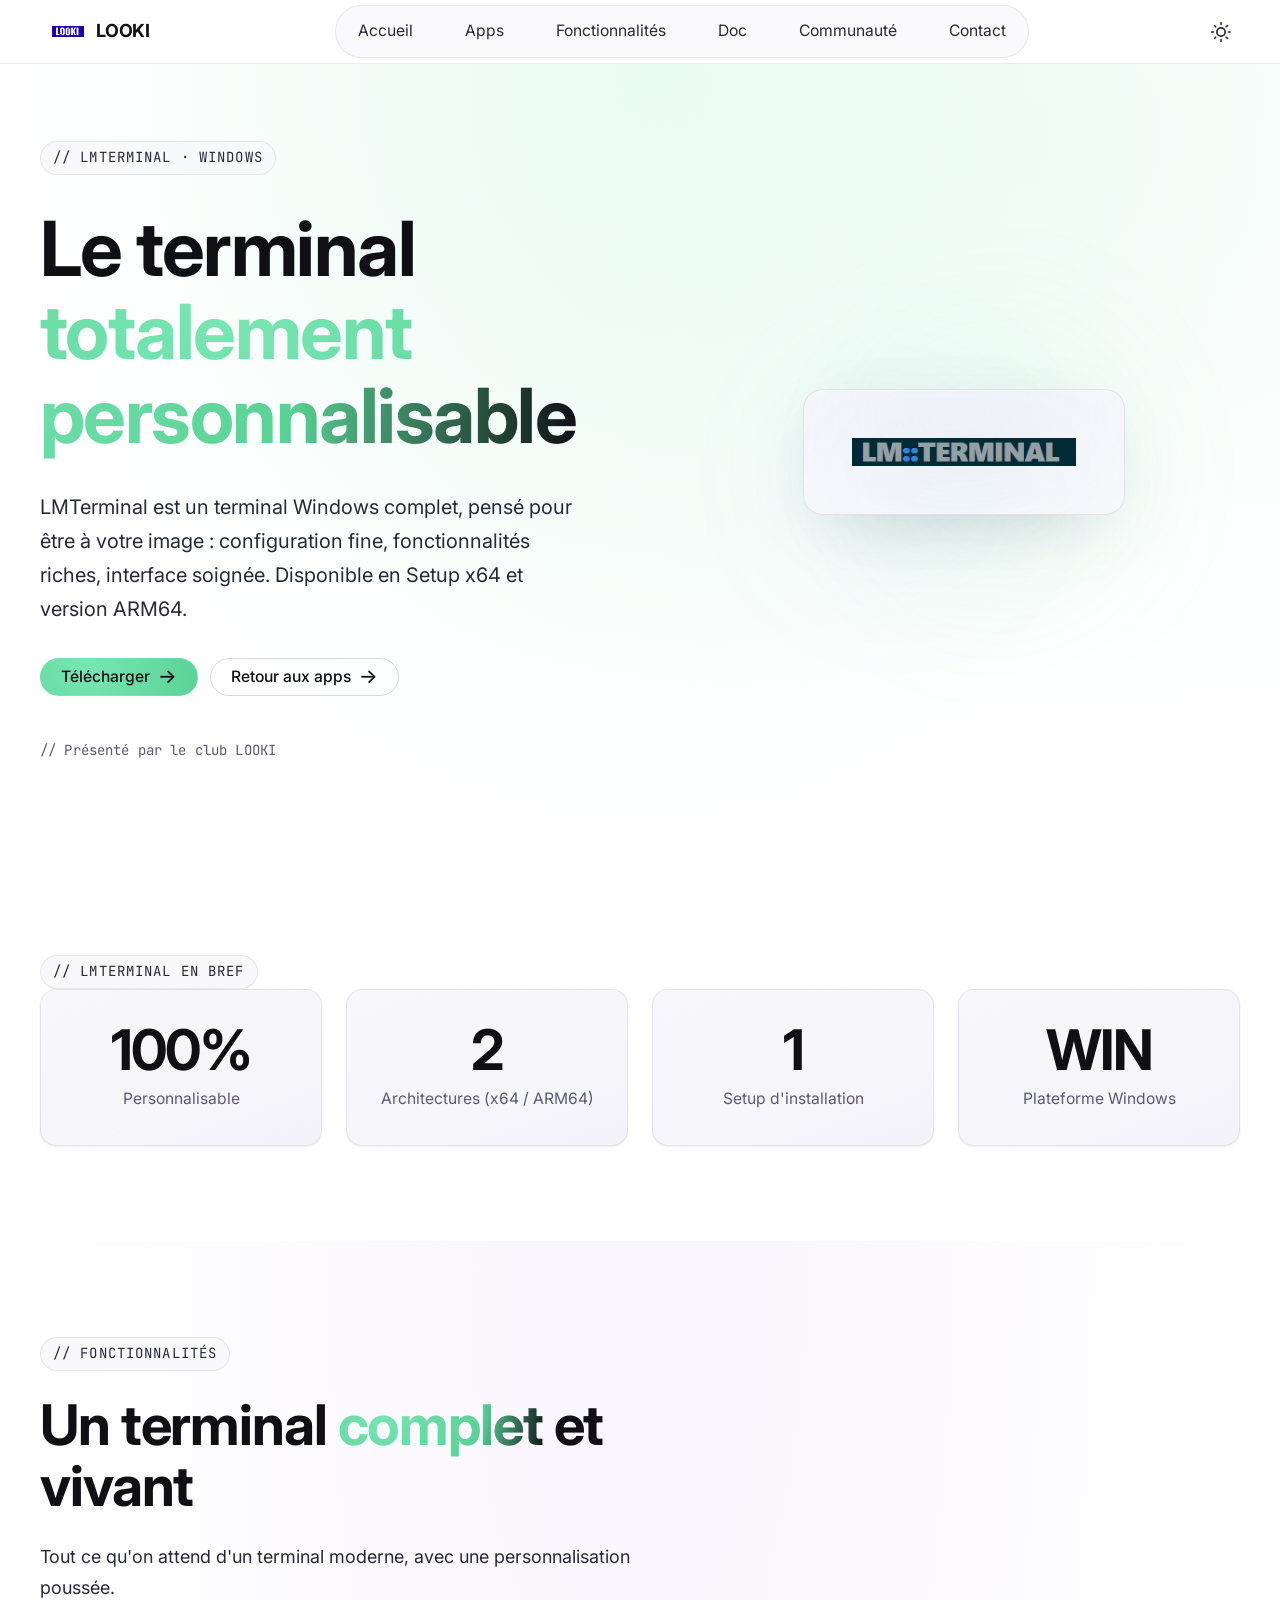
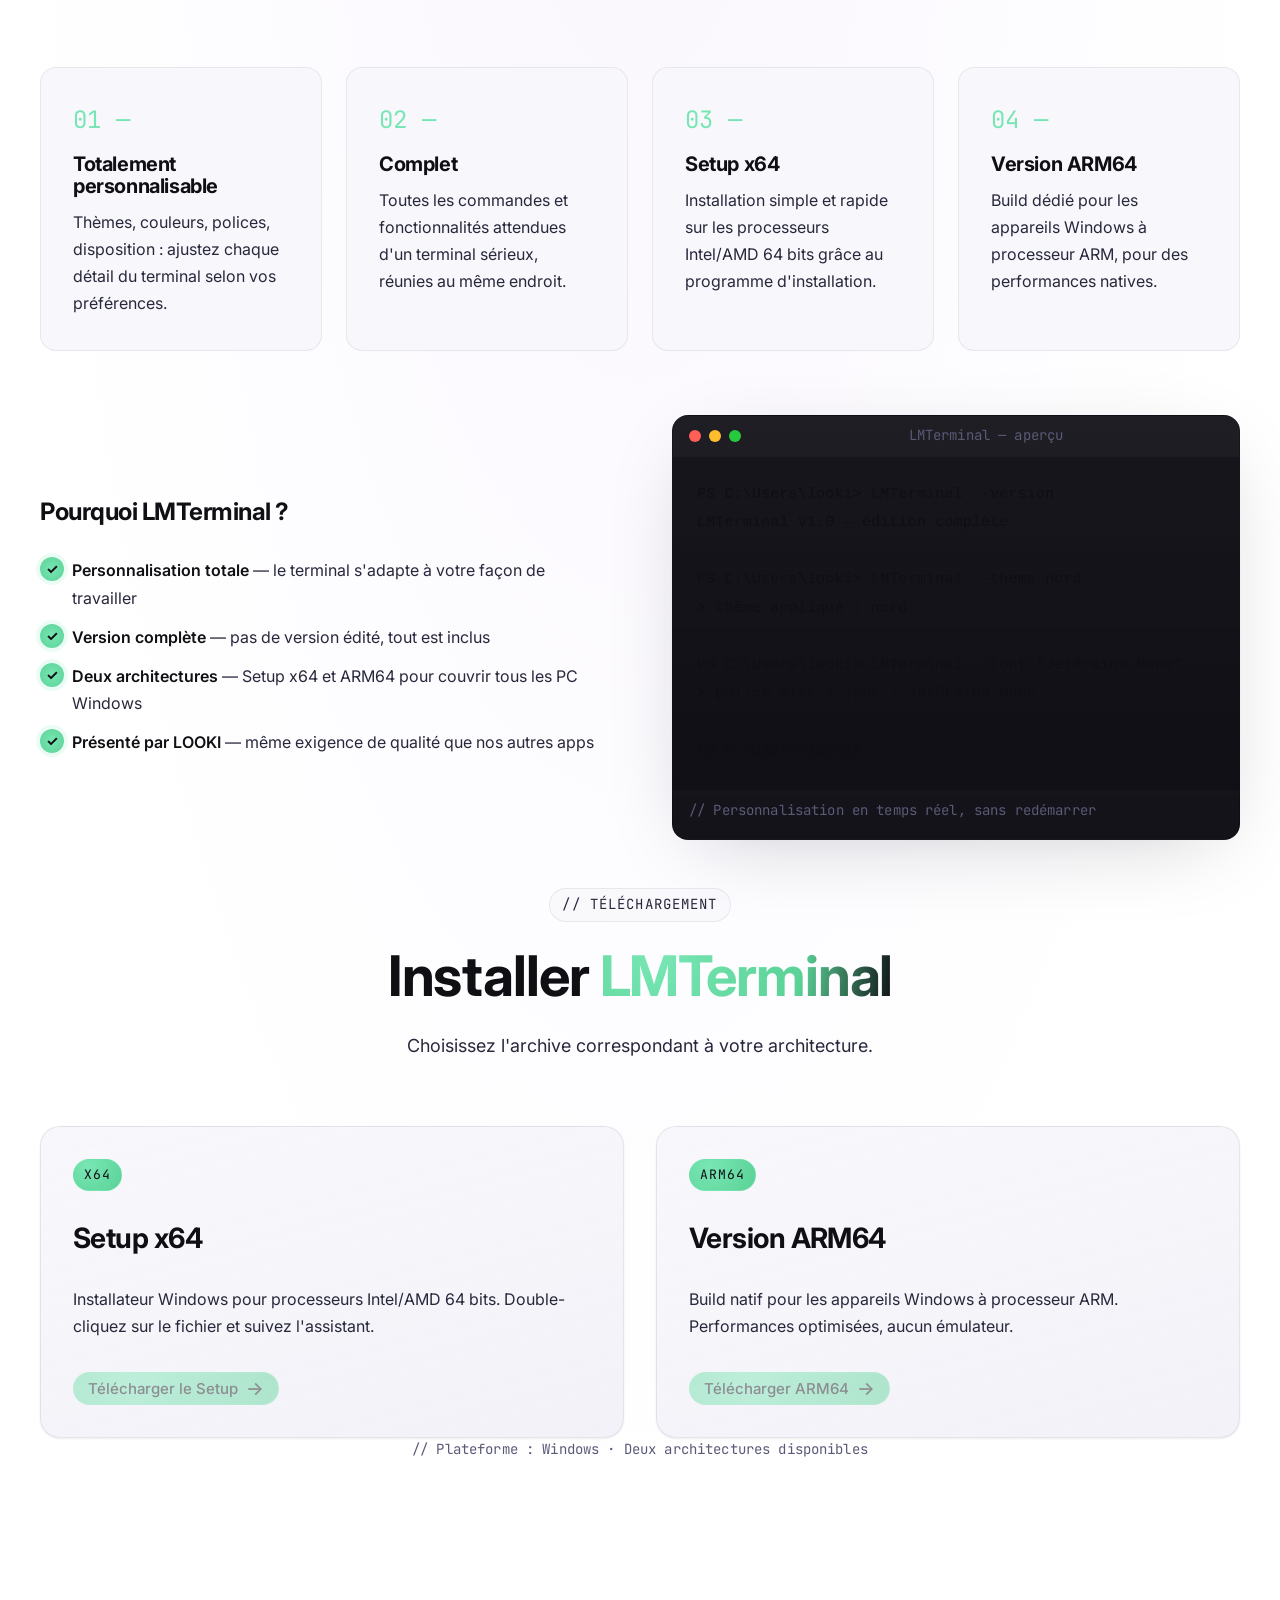
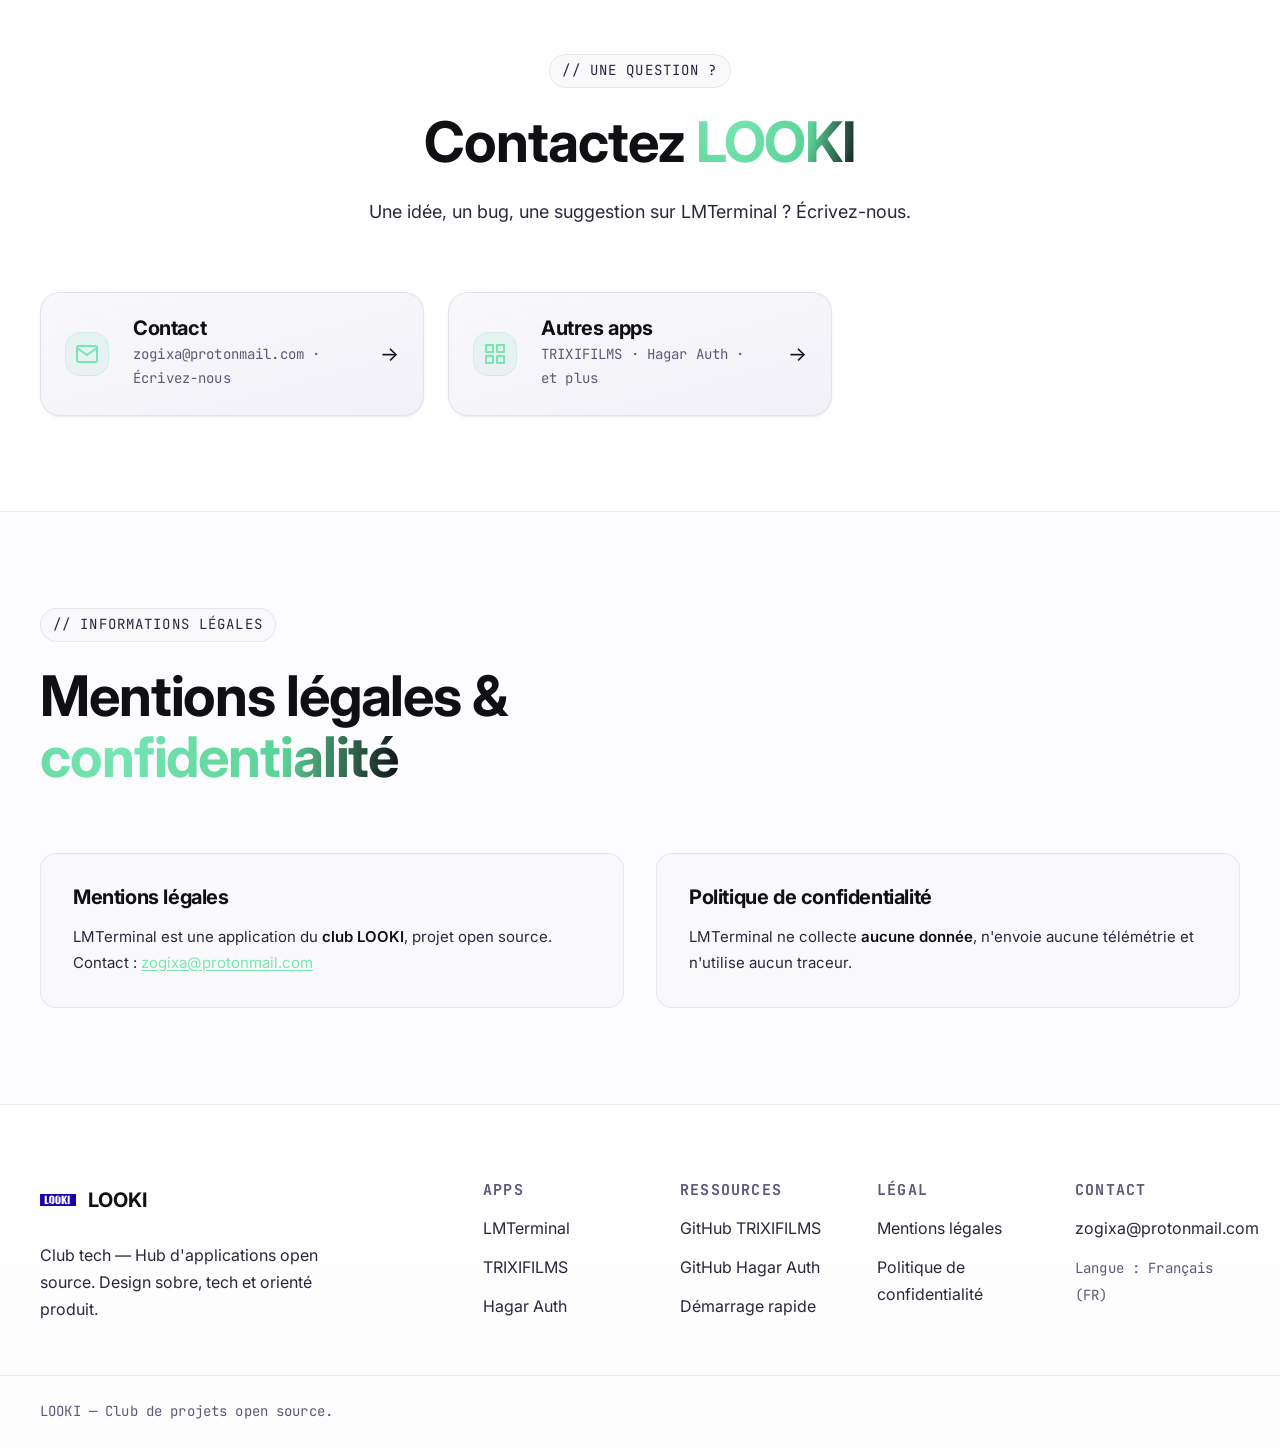
==== LMTerminal.html @ f42b434f "Ajout de LMTerminal : page dédiée + carte apps" ====
<!--
  Fichier : LMTerminal.html
  Projet  : Site vitrine du club LOOKI
  Objectif: Page dédiée à l'application LMTerminal (terminal personnalisable)
  Langue  : Français
  Notes   : Reprend le design system du site (style.css + script.js)
-->
<!DOCTYPE html>
<html lang="fr" data-theme="dark">
<head>
  <!-- Métadonnées de base -->
  <meta charset="UTF-8">
  <meta name="viewport" content="width=device-width, initial-scale=1.0">

  <!-- Titre et description SEO (FR) -->
  <title>LMTerminal — Terminal personnalisable | LOOKI</title>
  <meta name="description" content="LMTerminal : terminal Windows totalement personnalisable et complet, par le club LOOKI. Disponible en Setup x64 et version ARM64.">
  <meta name="author" content="LOOKI">
  <meta name="robots" content="index, follow">

  <!-- Thème couleur -->
  <meta name="theme-color" content="#0b0b0f" media="(prefers-color-scheme: dark)">
  <meta name="theme-color" content="#ffffff" media="(prefers-color-scheme: light)">

  <!-- Open Graph (partage réseaux sociaux) -->
  <meta property="og:type" content="website">
  <meta property="og:locale" content="fr_FR">
  <meta property="og:title" content="LMTerminal — Terminal personnalisable | LOOKI">
  <meta property="og:description" content="Terminal Windows totalement personnalisable et complet. Setup x64 et ARM64.">
  <meta property="og:site_name" content="LOOKI">
  <meta property="og:image" content="assets/LMTerminal.png">

  <!-- Favicons -->
  <link rel="icon" type="image/png" href="assets/favicon.png">
  <link rel="apple-touch-icon" href="assets/logo.png">

  <!-- Polices Google Fonts -->
  <link rel="preconnect" href="https://fonts.googleapis.com">
  <link rel="preconnect" href="https://fonts.gstatic.com" crossorigin>
  <link href="https://fonts.googleapis.com/css2?family=Inter:wght@400;500;600;700&display=swap" rel="stylesheet">
  <link href="https://fonts.googleapis.com/css2?family=JetBrains+Mono:wght@400;500;600&display=swap" rel="stylesheet">

  <!-- Feuille de styles -->
  <link rel="stylesheet" href="style.css">
</head>
<body>
  <!-- ========================= NAVBAR STICKY ========================= -->
  <header class="navbar" id="navbar" role="banner">
    <div class="container navbar__inner">
      <a href="index.html" class="navbar__brand" aria-label="Retour à l'accueil LOOKI">
        <img src="assets/logo.png" alt="Logo du club LOOKI" class="navbar__logo">
        <span class="navbar__name">LOOKI</span>
      </a>

      <nav class="navbar__nav" role="navigation" aria-label="Navigation principale">
        <ul class="navbar__links">
          <li><a href="index.html" class="navbar__link">Accueil</a></li>
          <li><a href="index.html#apps" class="navbar__link">Apps</a></li>
          <li><a href="index.html#fonctionnalites" class="navbar__link">Fonctionnalités</a></li>
          <li><a href="index.html#doc" class="navbar__link">Doc</a></li>
          <li><a href="index.html#communaute" class="navbar__link">Communauté</a></li>
          <li><a href="index.html#contact" class="navbar__link">Contact</a></li>
        </ul>
      </nav>

      <div class="navbar__actions">
        <!-- Bascule thème clair/sombre -->
        <button class="btn btn--ghost btn--icon" id="themeToggle" type="button" aria-label="Basculer entre le thème sombre et clair" title="Basculer le thème">
          <svg class="icon icon--sun" xmlns="http://www.w3.org/2000/svg" width="20" height="20" viewBox="0 0 24 24" fill="none" stroke="currentColor" stroke-width="2" stroke-linecap="round" stroke-linejoin="round" aria-hidden="true">
            <circle cx="12" cy="12" r="5"></circle>
            <line x1="12" y1="1" x2="12" y2="3"></line>
            <line x1="12" y1="21" x2="12" y2="23"></line>
            <line x1="4.22" y1="4.22" x2="5.64" y2="5.64"></line>
            <line x1="18.36" y1="18.36" x2="19.78" y2="19.78"></line>
            <line x1="1" y1="12" x2="3" y2="12"></line>
            <line x1="21" y1="12" x2="23" y2="12"></line>
            <line x1="4.22" y1="19.78" x2="5.64" y2="18.36"></line>
            <line x1="18.36" y1="5.64" x2="19.78" y2="4.22"></line>
          </svg>
          <svg class="icon icon--moon" xmlns="http://www.w3.org/2000/svg" width="20" height="20" viewBox="0 0 24 24" fill="none" stroke="currentColor" stroke-width="2" stroke-linecap="round" stroke-linejoin="round" aria-hidden="true">
            <path d="M21 12.79A9 9 0 1 1 11.21 3 7 7 0 0 0 21 12.79z"></path>
          </svg>
        </button>

        <!-- Menu mobile -->
        <button class="btn btn--ghost btn--icon navbar__toggle" id="navToggle" type="button" aria-label="Ouvrir le menu de navigation" aria-expanded="false" aria-controls="mobileNav">
          <span class="hamburger" aria-hidden="true">
            <span class="hamburger__line"></span>
            <span class="hamburger__line"></span>
            <span class="hamburger__line"></span>
          </span>
        </button>
      </div>
    </div>

    <!-- Menu mobile -->
    <div class="navbar__mobile" id="mobileNav" hidden>
      <div class="navbar__mobile-backdrop" data-close-nav></div>
      <div class="navbar__mobile-panel" role="dialog" aria-modal="true" aria-label="Menu de navigation mobile">
        <nav aria-label="Navigation mobile">
          <ul class="navbar__mobile-links">
            <li><a href="index.html" class="navbar__mobile-link" data-nav-mobile>Accueil</a></li>
            <li><a href="index.html#apps" class="navbar__mobile-link" data-nav-mobile>Apps</a></li>
            <li><a href="index.html#fonctionnalites" class="navbar__mobile-link" data-nav-mobile>Fonctionnalités</a></li>
            <li><a href="index.html#doc" class="navbar__mobile-link" data-nav-mobile>Doc</a></li>
            <li><a href="index.html#communaute" class="navbar__mobile-link" data-nav-mobile>Communauté</a></li>
            <li><a href="index.html#contact" class="navbar__mobile-link" data-nav-mobile>Contact</a></li>
          </ul>
        </nav>
        <div class="navbar__mobile-footer">
          <button class="btn btn--secondary btn--block" id="closeNavBtn" type="button">Fermer</button>
        </div>
      </div>
    </div>
  </header>

  <main role="main">
    <!-- HERO LMTerminal -->
    <section class="section hero" aria-labelledby="lmtTitle">
      <div class="container hero__inner">
        <div class="hero__content" data-reveal>
          <p class="eyebrow mono">// LMTerminal · Windows</p>
          <h1 id="lmtTitle" class="hero__title">
            Le terminal <span class="text-gradient">totalement personnalisable</span>
          </h1>
          <p class="hero__subtitle">
            LMTerminal est un terminal Windows complet, pensé pour être à votre image : configuration fine, fonctionnalités riches, interface soignée. Disponible en Setup x64 et version ARM64.
          </p>
          <div class="hero__actions">
            <!-- TODO : remplacer les href "#" par les liens de téléchargement réels -->
            <a href="#telechargement" class="btn btn--primary">Télécharger<span class="arrow">→</span></a>
            <a href="index.html#apps" class="btn btn--secondary">Retour aux apps<span class="arrow">→</span></a>
          </div>
          <div class="hero__trust">
            <span class="mono small muted">// Présenté par le club LOOKI</span>
          </div>
        </div>
        <div class="hero__visual" data-reveal="delay">
          <div class="orb orb--primary"></div>
          <div class="orb orb--secondary"></div>
          <figure class="hero__figure">
            <img src="assets/LMTerminal.png" alt="Logo LMTerminal" class="hero__logo" loading="eager">
          </figure>
        </div>
      </div>
      <div class="hero__bg"></div>
    </section>

    <!-- CHIFFRES CLÉS -->
    <section class="section stats" aria-labelledby="lmtStats">
      <div class="container">
        <h2 id="lmtStats" class="sr-only">Points clés LMTerminal</h2>
        <p class="eyebrow mono center">// LMTerminal en bref</p>
        <div class="stats__grid">
          <article class="stat-card" data-reveal>
            <p class="stat-card__value">100%</p>
            <p class="stat-card__label">Personnalisable</p>
          </article>
          <article class="stat-card" data-reveal="delay-1">
            <p class="stat-card__value">2</p>
            <p class="stat-card__label">Architectures (x64 / ARM64)</p>
          </article>
          <article class="stat-card" data-reveal="delay-2">
            <p class="stat-card__value">1</p>
            <p class="stat-card__label">Setup d'installation</p>
          </article>
          <article class="stat-card" data-reveal="delay-3">
            <p class="stat-card__value">WIN</p>
            <p class="stat-card__label">Plateforme Windows</p>
          </article>
        </div>
      </div>
    </section>

    <!-- FONCTIONNALITÉS -->
    <section class="section zoom zoom--lmt" aria-labelledby="lmtFeat">
      <div class="container">
        <header class="section__header" data-reveal>
          <p class="eyebrow mono">// Fonctionnalités</p>
          <h2 id="lmtFeat" class="section__title">Un terminal <span class="text-gradient">complet</span> et vivant</h2>
          <p class="section__subtitle">Tout ce qu'on attend d'un terminal moderne, avec une personnalisation poussée.</p>
        </header>

        <div class="features-num">
          <article class="feature-num" data-reveal>
            <span class="feature-num__index mono">01 —</span>
            <h3 class="feature-num__title">Totalement personnalisable</h3>
            <p class="feature-num__desc">Thèmes, couleurs, polices, disposition : ajustez chaque détail du terminal selon vos préférences.</p>
          </article>
          <article class="feature-num" data-reveal="delay-1">
            <span class="feature-num__index mono">02 —</span>
            <h3 class="feature-num__title">Complet</h3>
            <p class="feature-num__desc">Toutes les commandes et fonctionnalités attendues d'un terminal sérieux, réunies au même endroit.</p>
          </article>
          <article class="feature-num" data-reveal="delay-2">
            <span class="feature-num__index mono">03 —</span>
            <h3 class="feature-num__title">Setup x64</h3>
            <p class="feature-num__desc">Installation simple et rapide sur les processeurs Intel/AMD 64 bits grâce au programme d'installation.</p>
          </article>
          <article class="feature-num" data-reveal="delay-3">
            <span class="feature-num__index mono">04 —</span>
            <h3 class="feature-num__title">Version ARM64</h3>
            <p class="feature-num__desc">Build dédié pour les appareils Windows à processeur ARM, pour des performances natives.</p>
          </article>
        </div>

        <!-- Bloc terminal stylisé (aperçu) -->
        <div class="auth-grid">
          <div class="auth__benefits" data-reveal>
            <h3 class="auth__heading">Pourquoi LMTerminal ?</h3>
            <ul class="checklist">
              <li><strong>Personnalisation totale</strong> — le terminal s'adapte à votre façon de travailler</li>
              <li><strong>Version complète</strong> — pas de version édité, tout est inclus</li>
              <li><strong>Deux architectures</strong> — Setup x64 et ARM64 pour couvrir tous les PC Windows</li>
              <li><strong>Présenté par LOOKI</strong> — même exigence de qualité que nos autres apps</li>
            </ul>
          </div>
          <div class="auth__terminal" data-reveal="delay-1">
            <div class="terminal">
              <div class="terminal__bar">
                <span class="terminal__dot terminal__dot--red"></span>
                <span class="terminal__dot terminal__dot--yellow"></span>
                <span class="terminal__dot terminal__dot--green"></span>
                <span class="terminal__title mono small">LMTerminal — aperçu</span>
              </div>
              <pre class="terminal__content mono" tabindex="0" aria-label="Aperçu du terminal LMTerminal"><code>PS C:\Users\looki&gt; LMTerminal --version
LMTerminal v1.0 — édition complète

PS C:\Users\looki&gt; LMTerminal --theme nord
&gt; thème appliqué : nord

PS C:\Users\looki&gt; LMTerminal --font "JetBrains Mono"
&gt; police mise à jour : JetBrains Mono

PS C:\Users\looki&gt;</code></pre>
              <div class="terminal__footer mono small muted">// Personnalisation en temps réel, sans redémarrer</div>
            </div>
          </div>
        </div>

        <!-- TÉLÉCHARGEMENT -->
        <div id="telechargement" style="margin-top:clamp(2rem,6vw,3rem)">
          <header class="section__header center" data-reveal>
            <p class="eyebrow mono center">// Téléchargement</p>
            <h2 class="section__title" style="max-width:none">Installer <span class="text-gradient">LMTerminal</span></h2>
            <p class="section__subtitle">Choisissez l'archive correspondant à votre architecture.</p>
          </header>
          <div class="cards-grid" style="grid-template-columns:repeat(auto-fit,minmax(16rem,1fr))">
            <!-- TODO : remplacer les href "#" par les liens de téléchargement réels -->
            <article class="app-card" data-reveal>
              <div class="app-card__header">
                <span class="chip chip--active mono">x64</span>
              </div>
              <h3 class="app-card__title">Setup x64</h3>
              <p class="app-card__desc">Installateur Windows pour processeurs Intel/AMD 64 bits. Double-cliquez sur le fichier et suivez l'assistant.</p>
              <div class="app-card__actions">
                <a href="#" class="btn btn--primary btn--sm" aria-disabled="true">Télécharger le Setup<span class="arrow">→</span></a>
              </div>
            </article>
            <article class="app-card" data-reveal="delay-1">
              <div class="app-card__header">
                <span class="chip chip--active mono">ARM64</span>
              </div>
              <h3 class="app-card__title">Version ARM64</h3>
              <p class="app-card__desc">Build natif pour les appareils Windows à processeur ARM. Performances optimisées, aucun émulateur.</p>
              <div class="app-card__actions">
                <a href="#" class="btn btn--primary btn--sm" aria-disabled="true">Télécharger ARM64<span class="arrow">→</span></a>
              </div>
            </article>
          </div>
          <p class="center small muted mono" data-reveal>// Plateforme : Windows · Deux architectures disponibles</p>
        </div>
      </div>
    </section>

    <!-- CONTACT / COMMUNAUTÉ -->
    <section class="section community" aria-labelledby="lmtContact">
      <div class="container">
        <header class="section__header center" data-reveal>
          <p class="eyebrow mono">// Une question ?</p>
          <h2 id="lmtContact" class="section__title">Contactez <span class="text-gradient">LOOKI</span></h2>
          <p class="section__subtitle">Une idée, un bug, une suggestion sur LMTerminal ? Écrivez-nous.</p>
        </header>
        <div class="links-grid">
          <a href="mailto:zogixa@protonmail.com" class="link-card" data-reveal aria-label="Contacter LOOKI par email">
            <div class="link-card__icon">
              <svg xmlns="http://www.w3.org/2000/svg" width="24" height="24" viewBox="0 0 24 24" fill="none" stroke="currentColor" stroke-width="2" stroke-linecap="round" stroke-linejoin="round"><path d="M4 4h16c1.1 0 2 .9 2 2v12c0 1.1-.9 2-2 2H4c-1.1 0-2-.9-2-2V6c0-1.1.9-2 2-2z"></path><polyline points="22,6 12,13 2,6"></polyline></svg>
            </div>
            <div class="link-card__content">
              <h3 class="link-card__title">Contact</h3>
              <p class="link-card__desc mono small">zogixa@protonmail.com · Écrivez-nous</p>
            </div>
            <span class="arrow">→</span>
          </a>
          <a href="index.html#apps" class="link-card" data-reveal="delay-1" aria-label="Voir toutes les applications LOOKI">
            <div class="link-card__icon">
              <svg xmlns="http://www.w3.org/2000/svg" width="24" height="24" viewBox="0 0 24 24" fill="none" stroke="currentColor" stroke-width="2" stroke-linecap="round" stroke-linejoin="round"><rect x="3" y="3" width="7" height="7"></rect><rect x="14" y="3" width="7" height="7"></rect><rect x="14" y="14" width="7" height="7"></rect><rect x="3" y="14" width="7" height="7"></rect></svg>
            </div>
            <div class="link-card__content">
              <h3 class="link-card__title">Autres apps</h3>
              <p class="link-card__desc mono small">TRIXIFILMS · Hagar Auth · et plus</p>
            </div>
            <span class="arrow">→</span>
          </a>
        </div>
      </div>
    </section>

    <!-- MENTIONS LÉGALES -->
    <section id="mentions-legales" class="section legal" aria-labelledby="legalTitleLmt">
      <div class="container">
        <header class="section__header" data-reveal>
          <p class="eyebrow mono">// Informations légales</p>
          <h2 id="legalTitleLmt" class="section__title">Mentions légales & <span class="text-gradient">confidentialité</span></h2>
        </header>
        <div class="legal-grid">
          <article class="legal-card" data-reveal>
            <h3 class="legal-card__title">Mentions légales</h3>
            <p>LMTerminal est une application du <strong>club LOOKI</strong>, projet open source. Contact : <a href="mailto:zogixa@protonmail.com" class="legal-link">zogixa@protonmail.com</a></p>
          </article>
          <article class="legal-card" data-reveal="delay-1">
            <h3 class="legal-card__title">Politique de confidentialité</h3>
            <p>LMTerminal ne collecte <strong>aucune donnée</strong>, n'envoie aucune télémétrie et n'utilise aucun traceur.</p>
          </article>
        </div>
      </div>
    </section>
  </main>

  <!-- FOOTER -->
  <footer class="footer" role="contentinfo">
    <div class="container footer__inner">
      <div class="footer__brand" data-reveal>
        <a href="index.html" class="footer__logo-link" aria-label="LOOKI Accueil">
          <img src="assets/logo.png" alt="Logo LOOKI" class="footer__logo">
          <span class="footer__name">LOOKI</span>
        </a>
        <p class="footer__tagline">Club tech — Hub d'applications open source. Design sobre, tech et orienté produit.</p>
      </div>
      <div class="footer__cols">
        <div class="footer__col" data-reveal="delay-1">
          <h3 class="footer__heading mono">Apps</h3>
          <ul class="footer__list">
            <li><a href="LMTerminal.html">LMTerminal</a></li>
            <li><a href="https://trixifilmx.vercel.app/installation" target="_blank" rel="noopener noreferrer">TRIXIFILMS</a></li>
            <li><a href="https://hagar-auth.vercel.app" target="_blank" rel="noopener noreferrer">Hagar Auth</a></li>
          </ul>
        </div>
        <div class="footer__col" data-reveal="delay-2">
          <h3 class="footer__heading mono">Ressources</h3>
          <ul class="footer__list">
            <li><a href="https://github.com/vichbcode/TRIXIFILMS" target="_blank" rel="noopener noreferrer">GitHub TRIXIFILMS</a></li>
            <li><a href="https://github.com/vichbcode/hagar-auth-X" target="_blank" rel="noopener noreferrer">GitHub Hagar Auth</a></li>
            <li><a href="index.html#doc">Démarrage rapide</a></li>
          </ul>
        </div>
        <div class="footer__col" data-reveal="delay-3">
          <h3 class="footer__heading mono">Légal</h3>
          <ul class="footer__list">
            <li><a href="#mentions-legales">Mentions légales</a></li>
            <li><a href="#mentions-legales">Politique de confidentialité</a></li>
          </ul>
        </div>
        <div class="footer__col" data-reveal="delay-4">
          <h3 class="footer__heading mono">Contact</h3>
          <ul class="footer__list">
            <li><a href="mailto:zogixa@protonmail.com">zogixa@protonmail.com</a></li>
            <li><span class="muted mono small">Langue : Français (FR)</span></li>
          </ul>
        </div>
      </div>
    </div>
    <div class="footer__bottom">
      <div class="container footer__bottom-inner">
        <p class="mono small muted">LOOKI — Club de projets open source.</p>
      </div>
    </div>
  </footer>

  <button id="backToTop" class="back-to-top btn btn--icon btn--primary" type="button" aria-label="Retour en haut de la page" title="Retour en haut">
    <svg xmlns="http://www.w3.org/2000/svg" width="20" height="20" viewBox="0 0 24 24" fill="none" stroke="currentColor" stroke-width="2" stroke-linecap="round" stroke-linejoin="round" aria-hidden="true"><polyline points="18 15 12 9 6 15"></polyline></svg>
  </button>

  <script src="script.js"></script>
</body>
</html>
---- style.css ----
/* =====================================================
   Fichier : style.css
   Projet  : Site vitrine LOOKI
   Objectif: Styles CSS vanilla, thème sombre/clair, responsive
   Langue  : Français (commentaires)
   ===================================================== */

/* ===== VARIABLES CSS (Design Tokens) ===== */
:root {
  /* === Couleurs principales (accent inspiré logo LOOKI) === */
  --color-primary: 120 230 180;
  --color-primary-600: 90 210 150;
  --color-primary-700: 70 190 130;

  /* === Thème sombre (par défaut) === */
  --bg-primary: 11 11 15;
  --bg-secondary: 18 18 24;
  --bg-tertiary: 24 24 32;
  --bg-elevated: 30 30 40;

  /* === Bordures === */
  --border-subtle: 255 255 255 / 0.08;
  --border-strong: 255 255 255 / 0.16;

  /* === Texte === */
  --text-primary: 245 245 250;
  --text-secondary: 200 200 220;
  --text-muted: 150 150 170;

  /* === Ombres === */
  --shadow-sm: 0 1px 2px rgb(0 0 0 / 0.2);
  --shadow-md: 0 10px 40px -20px rgb(var(--color-primary) / 0.25);
  --shadow-lg: 0 20px 80px -30px rgb(var(--color-primary) / 0.35);

  /* === Typographies === */
  --font-sans: "Inter", system-ui, -apple-system, BlinkMacSystemFont,
               "Segoe UI", Roboto, Oxygen, Ubuntu, Cantarell, sans-serif;
  --font-mono: "JetBrains Mono", ui-monospace, SFMono-Regular, Menlo, Monaco,
               Consolas, "Liberation Mono", "Courier New", monospace;

  /* === Espacements === */
  --space-2xs: 0.25rem;
  --space-xs:  0.5rem;
  --space-sm:  0.75rem;
  --space-md:  1rem;
  --space-lg:  1.5rem;
  --space-xl:  2rem;
  --space-2xl: 3rem;
  --space-3xl: 4rem;
  --space-4xl: 6rem;

  /* === Rayons === */
  --radius-xs: 0.375rem;
  --radius-sm: 0.5rem;
  --radius-md: 0.75rem;
  --radius-lg: 1rem;
  --radius-xl: 1.25rem;
  --radius-full: 9999px;

  /* === Conteneur === */
  --container-width: 1200px;
  --header-height: 4rem;

  /* === Transitions === */
  --ease-out: cubic-bezier(0.16, 1, 0.3, 1);
  --ease-in-out: cubic-bezier(0.45, 0, 0.15, 1);
  --transition-fast: 150ms var(--ease-out);
  --transition-base: 250ms var(--ease-out);
  --transition-slow: 350ms var(--ease-out);

  /* === Z-index === */
  --z-header: 50;
  --z-overlay: 60;
  --z-modal: 70;
  --z-toast: 80;
  --z-backtotop: 40;
}

/* ===== THÈME CLAIR ===== */
[data-theme="light"] {
  --bg-primary: 255 255 255;
  --bg-secondary: 248 248 252;
  --bg-tertiary: 240 240 247;
  --bg-elevated: 255 255 255;
  --border-subtle: 20 20 40 / 0.08;
  --border-strong: 20 20 40 / 0.16;
  --text-primary: 15 15 20;
  --text-secondary: 40 40 60;
  --text-muted: 90 90 120;
  --shadow-sm: 0 1px 2px rgb(20 20 40 / 0.08);
  --shadow-md: 0 10px 40px -20px rgb(20 20 40 / 0.15);
  --shadow-lg: 0 20px 80px -30px rgb(20 20 40 / 0.25);
}

/* ===== RESET / BASE ===== */
*, *::before, *::after { box-sizing: border-box; margin: 0; padding: 0; }
html { scroll-behavior: smooth; -webkit-font-smoothing: antialiased; -moz-osx-font-smoothing: grayscale; text-rendering: optimizeLegibility; overflow-x: hidden; }
body { font-family: var(--font-sans); background-color: rgb(var(--bg-primary)); color: rgb(var(--text-primary)); line-height: 1.7; min-height: 100dvh; display: flex; flex-direction: column; overflow-x: hidden; transition: background-color var(--transition-base), color var(--transition-base); }
img { max-width: 100%; height: auto; display: block; }
ul, ol { list-style: none; }
a { color: inherit; text-decoration: none; }
button { font: inherit; color: inherit; background: none; border: none; cursor: pointer; }
:focus-visible { outline: 2px solid rgb(var(--color-primary)); outline-offset: 2px; border-radius: var(--radius-sm); }

/* ===== TYPOGRAPHIE ===== */
h1,h2,h3,h4,h5,h6 { line-height: 1.1; letter-spacing: -0.02em; color: rgb(var(--text-primary)); font-weight: 700; }
h1 { font-size: clamp(2.5rem, 6vw, 4.75rem); }
h2 { font-size: clamp(2rem, 4.5vw, 3.5rem); }
h3 { font-size: clamp(1.25rem, 2.5vw, 1.75rem); }
h4 { font-size: clamp(1.125rem, 2vw, 1.375rem); }
p  { color: rgb(var(--text-secondary)); max-width: 70ch; }
strong { color: rgb(var(--text-primary)); font-weight: 600; }
.mono { font-family: var(--font-mono); letter-spacing: 0.01em; }
.small { font-size: 0.875rem; }
.muted { color: rgb(var(--text-muted)); }
.center { text-align: center; margin-inline: auto; }
.sr-only { position: absolute; width: 1px; height: 1px; padding: 0; margin: -1px; overflow: hidden; clip: rect(0,0,0,0); white-space: nowrap; border: 0; }
.eyebrow { display: inline-flex; align-items: center; gap: var(--space-xs); padding: var(--space-2xs) var(--space-sm); border-radius: var(--radius-full); border: 1px solid rgb(var(--border-subtle)); background: rgb(var(--bg-secondary) / 0.8); backdrop-filter: blur(8px) saturate(140%); -webkit-backdrop-filter: blur(8px) saturate(140%); color: rgb(var(--text-secondary)); font-size: 0.875rem; text-transform: uppercase; letter-spacing: 0.08em; width: fit-content; }
.eyebrow.center { margin-inline: auto; }
.text-gradient { background: radial-gradient(circle at 20% 20%, rgb(var(--color-primary)) 0%, rgb(var(--color-primary-600)) 60%, rgb(var(--text-primary)) 100%) text; -webkit-background-clip: text; background-clip: text; color: transparent; }

/* ===== CONTENEUR ===== */
.container { width: min(var(--container-width), calc(100% - 2rem)); margin-inline: auto; }

/* ===== SECTIONS ===== */
.section { position: relative; padding-block: clamp(var(--space-3xl), 8vw, var(--space-4xl)); }
.section__header { display: flex; flex-direction: column; align-items: flex-start; gap: var(--space-lg); margin-bottom: clamp(var(--space-2xl), 6vw, var(--space-3xl)); }
.section__header.center { align-items: center; text-align: center; }
.section__title { max-width: 20ch; }
.section__subtitle { font-size: clamp(1rem, 2vw, 1.125rem); max-width: 60ch; }
.section__header.center .section__subtitle { margin-inline: auto; }

/* ===== BOUTONS ===== */
.btn { display: inline-flex; align-items: center; justify-content: center; gap: var(--space-xs); padding: 0.625rem 1.25rem; border-radius: var(--radius-full); font-weight: 500; font-size: 0.98rem; line-height: 1; white-space: nowrap; transition: transform var(--transition-fast), background-color var(--transition-fast), border-color var(--transition-fast), color var(--transition-fast), box-shadow var(--transition-fast); will-change: transform; text-decoration: none; cursor: pointer; user-select: none; }
.btn:hover { transform: translateY(-1px); }
.btn:active { transform: translateY(0); }
.btn:disabled, .btn[aria-disabled="true"] { opacity: 0.45; cursor: not-allowed; transform: none; }
.btn--primary { background: radial-gradient(circle at 30% 20%, rgb(var(--color-primary)) 0%, rgb(var(--color-primary-600)) 100%); color: rgb(15 15 20); box-shadow: var(--shadow-md); border: 1px solid rgb(var(--color-primary) / 0.4); }
.btn--primary:hover { filter: brightness(1.05); box-shadow: var(--shadow-lg); }
.btn--secondary { background: transparent; color: rgb(var(--text-primary)); border: 1px solid rgb(var(--border-strong)); backdrop-filter: blur(6px) saturate(140%); -webkit-backdrop-filter: blur(6px) saturate(140%); }
.btn--secondary:hover { background: rgb(var(--bg-tertiary) / 0.6); }
.btn--ghost { background: transparent; color: rgb(var(--text-secondary)); border: 1px solid transparent; }
.btn--ghost:hover { background: rgb(var(--bg-tertiary) / 0.5); color: rgb(var(--text-primary)); }
.btn--sm { padding: 0.5rem 0.875rem; font-size: 0.9375rem; }
.btn--block { width: 100%; }
.btn--icon { padding: 0.5rem; aspect-ratio: 1; }
.arrow { display: inline-block; transition: transform var(--transition-fast); font-size: 1.25em; line-height: 0.8; }
.btn:hover .arrow { transform: translateX(2px); }

/* ===== NAVBAR ===== */
.navbar { position: sticky; top: 0; inset-inline: 0; height: var(--header-height); z-index: var(--z-header); background: rgb(var(--bg-primary) / 0.72); backdrop-filter: blur(12px) saturate(150%); -webkit-backdrop-filter: blur(12px) saturate(150%); border-bottom: 1px solid rgb(var(--border-subtle)); transition: background-color var(--transition-base), border-color var(--transition-base); }
.navbar__inner { display: flex; align-items: center; justify-content: space-between; height: 100%; gap: var(--space-lg); }
.navbar__brand { display: flex; align-items: center; gap: var(--space-sm); padding: var(--space-xs) var(--space-sm); border-radius: var(--radius-md); transition: background-color var(--transition-fast); }
.navbar__brand:hover { background: rgb(var(--bg-tertiary) / 0.5); }
.navbar__logo { width: clamp(2rem,2.5vw,2.25rem); height: clamp(2rem,2.5vw,2.25rem); border-radius: var(--radius-sm); object-fit: contain; }
.navbar__name { font-weight: 700; font-size: clamp(1rem,2vw,1.125rem); letter-spacing: -0.01em; }
.navbar__nav { display: none; }
@media (min-width: 880px) { .navbar__nav { display: flex; align-items: center; justify-content: center; flex: 1; } }
.navbar__links { display: flex; align-items: center; gap: clamp(var(--space-xs),2vw,var(--space-lg)); padding: var(--space-2xs) var(--space-xs); border-radius: var(--radius-full); border: 1px solid rgb(var(--border-subtle)); background: rgb(var(--bg-secondary) / 0.7); backdrop-filter: blur(8px) saturate(140%); -webkit-backdrop-filter: blur(8px) saturate(140%); }
.navbar__link { position: relative; display: inline-flex; align-items: center; padding: 0.5rem 0.875rem; border-radius: var(--radius-full); color: rgb(var(--text-secondary)); font-size: 0.98rem; transition: color var(--transition-fast), background-color var(--transition-fast); }
.navbar__link:hover { color: rgb(var(--text-primary)); background: rgb(var(--bg-tertiary) / 0.6); }
.navbar__link.active { color: rgb(var(--text-primary)); background: rgb(var(--bg-tertiary) / 0.8); }
.navbar__actions { display: flex; align-items: center; gap: var(--space-xs); }
.icon { transition: opacity var(--transition-base), transform var(--transition-base); }
.icon--sun { opacity: 0; transform: scale(0.9) rotate(-20deg); position: absolute; }
.icon--moon { opacity: 1; transform: scale(1); }
[data-theme="light"] .icon--sun { opacity: 1; transform: scale(1) rotate(0); }
[data-theme="light"] .icon--moon { opacity: 0; transform: scale(0.9) rotate(20deg); }
.navbar__toggle { display: inline-flex; }
@media (min-width: 880px) { .navbar__toggle { display: none; } }
.hamburger { display: flex; flex-direction: column; justify-content: center; align-items: center; gap: 0.375rem; width: 1.25rem; height: 1.25rem; }
.hamburger__line { width: 100%; height: 2px; border-radius: var(--radius-full); background: currentColor; transition: transform var(--transition-base), opacity var(--transition-base); }
.navbar.open .hamburger__line:nth-child(1) { transform: translateY(5px) rotate(45deg); }
.navbar.open .hamburger__line:nth-child(2) { opacity: 0; }
.navbar.open .hamburger__line:nth-child(3) { transform: translateY(-5px) rotate(-45deg); }
.navbar__mobile { position: fixed; inset: 0; z-index: var(--z-overlay); display: flex; }
.navbar__mobile[hidden] { display: none; }
.navbar__mobile-backdrop { position: absolute; inset: 0; background: rgb(0 0 0 / 0.5); backdrop-filter: blur(4px); -webkit-backdrop-filter: blur(4px); animation: fadeIn var(--transition-base) forwards; }
.navbar__mobile-panel { position: relative; margin-left: auto; width: min(92vw,22rem); height: 100dvh; background: rgb(var(--bg-secondary)); border-left: 1px solid rgb(var(--border-subtle)); display: flex; flex-direction: column; justify-content: space-between; padding: var(--space-xl) var(--space-lg); transform: translateX(100%); animation: slideIn var(--transition-base) var(--ease-out) forwards; box-shadow: var(--shadow-lg); }
.navbar__mobile-links { display: flex; flex-direction: column; gap: var(--space-xs); margin-top: var(--space-xl); }
.navbar__mobile-link { display: flex; align-items: center; padding: var(--space-md) var(--space-lg); border-radius: var(--radius-lg); font-size: 1.125rem; color: rgb(var(--text-secondary)); background: transparent; transition: background-color var(--transition-fast), color var(--transition-fast); }
.navbar__mobile-link:hover, .navbar__mobile-link:focus-visible { background: rgb(var(--bg-tertiary)); color: rgb(var(--text-primary)); }
.navbar__mobile-footer { margin-top: var(--space-xl); }

/* ===== HERO ===== */
.hero { position: relative; padding-top: clamp(var(--space-2xl),6vw,var(--space-4xl)); min-height: clamp(70dvh,90vw,85dvh); display: flex; align-items: center; }
.hero__bg { position: absolute; inset: 0; pointer-events: none; background: radial-gradient(ellipse at top center, rgb(var(--color-primary)/0.12) 0%, transparent 70%), radial-gradient(ellipse at 80% 10%, rgb(var(--color-primary)/0.08) 0%, transparent 60%); z-index: -1; }
.hero__inner { display: grid; grid-template-columns: 1fr; align-items: center; gap: clamp(var(--space-2xl),8vw,var(--space-4xl)); }
@media (min-width: 980px) { .hero__inner { grid-template-columns: repeat(2,1fr); } }
.hero__content { display: flex; flex-direction: column; align-items: flex-start; gap: clamp(var(--space-lg),4vw,var(--space-xl)); }
.hero__title { max-width: 18ch; }
.hero__subtitle { font-size: clamp(1.0625rem,2.2vw,1.25rem); max-width: 56ch; }
.hero__actions { display: flex; flex-wrap: wrap; align-items: center; gap: var(--space-sm); }
.hero__trust { display: flex; flex-direction: column; align-items: flex-start; gap: var(--space-sm); margin-top: var(--space-sm); }
.hero__logos { display: flex; flex-wrap: wrap; align-items: center; gap: var(--space-sm); padding: var(--space-xs) var(--space-sm); border-radius: var(--radius-full); border: 1px solid rgb(var(--border-subtle)); background: rgb(var(--bg-secondary)/0.6); backdrop-filter: blur(8px) saturate(140%); -webkit-backdrop-filter: blur(8px) saturate(140%); }
.hero__logos img { width: clamp(1.75rem,2vw,2rem); height: clamp(1.75rem,2vw,2rem); border-radius: var(--radius-xs); object-fit: contain; opacity: 0.95; }
.hero__visual { position: relative; display: flex; align-items: center; justify-content: center; min-height: clamp(20rem,40vw,28rem); }
.orb { position: absolute; border-radius: 50%; filter: blur(60px); opacity: 0.5; pointer-events: none; will-change: transform; animation: float 8s ease-in-out infinite alternate; }
.orb--primary { width: clamp(18rem,30vw,24rem); height: clamp(18rem,30vw,24rem); top: 10%; right: 10%; background: radial-gradient(circle, rgb(var(--color-primary)/0.25) 0%, transparent 70%); }
.orb--secondary { width: clamp(14rem,24vw,20rem); height: clamp(14rem,24vw,20rem); bottom: 10%; left: 10%; background: radial-gradient(circle, rgb(120 160 230/0.18) 0%, transparent 70%); animation-delay: 1.5s; }
.hero__figure { position: relative; display: flex; align-items: center; justify-content: center; padding: clamp(var(--space-xl),4vw,var(--space-2xl)); border-radius: var(--radius-xl); border: 1px solid rgb(var(--border-subtle)); background: radial-gradient(ellipse at 50% 20%, rgb(var(--bg-tertiary)/0.9) 0%, rgb(var(--bg-secondary)/0.8) 100%); backdrop-filter: blur(10px) saturate(140%); -webkit-backdrop-filter: blur(10px) saturate(140%); box-shadow: var(--shadow-lg); }
.hero__logo { width: clamp(10rem,18vw,14rem); height: auto; object-fit: contain; }

/* ===== STATS ===== */
.stats__grid { display: grid; grid-template-columns: repeat(auto-fit, minmax(10rem,1fr)); gap: clamp(var(--space-sm),3vw,var(--space-lg)); }
.stat-card { display: flex; flex-direction: column; align-items: center; justify-content: center; text-align: center; gap: var(--space-xs); padding: clamp(var(--space-lg),4vw,var(--space-xl)); border-radius: var(--radius-lg); border: 1px solid rgb(var(--border-subtle)); background: linear-gradient(160deg, rgb(var(--bg-secondary)/0.95) 0%, rgb(var(--bg-tertiary)/0.8) 100%); backdrop-filter: blur(8px) saturate(140%); -webkit-backdrop-filter: blur(8px) saturate(140%); box-shadow: var(--shadow-sm); transition: transform var(--transition-base), border-color var(--transition-base), box-shadow var(--transition-base); }
.stat-card:hover { transform: translateY(-2px); border-color: rgb(var(--border-strong)); box-shadow: var(--shadow-md); }
.stat-card__value { font-size: clamp(2.5rem,5vw,3.5rem); font-weight: 700; letter-spacing: -0.03em; line-height: 1; color: rgb(var(--text-primary)); }
.stat-card__label { color: rgb(var(--text-muted)); font-size: 0.98rem; }

/* ===== APPS ===== */
.cards-grid { display: grid; grid-template-columns: 1fr; gap: clamp(var(--space-lg),4vw,var(--space-xl)); }
@media (min-width: 720px) { .cards-grid { grid-template-columns: repeat(2,1fr); } }
@media (min-width: 1080px) { .cards-grid { grid-template-columns: repeat(3,1fr); } }
.app-card { position: relative; display: flex; flex-direction: column; gap: clamp(var(--space-lg),3vw,var(--space-xl)); padding: clamp(var(--space-lg),4vw,var(--space-xl)); border-radius: var(--radius-xl); border: 1px solid rgb(var(--border-subtle)); background: linear-gradient(165deg, rgb(var(--bg-secondary)/0.98) 0%, rgb(var(--bg-tertiary)/0.9) 100%); backdrop-filter: blur(10px) saturate(140%); -webkit-backdrop-filter: blur(10px) saturate(140%); box-shadow: var(--shadow-sm); transition: transform var(--transition-base), border-color var(--transition-base), box-shadow var(--transition-base); }
.app-card:hover { transform: translateY(-3px); border-color: rgb(var(--border-strong)); box-shadow: var(--shadow-lg); }
.app-card--soon { opacity: 0.96; }
.app-card__header { display: flex; align-items: center; justify-content: space-between; gap: var(--space-sm); }
.app-card__logo { width: clamp(2.75rem,3vw,3rem); height: clamp(2.75rem,3vw,3rem); border-radius: var(--radius-md); object-fit: contain; background: rgb(var(--bg-tertiary)/0.6); padding: var(--space-2xs); }
.app-card__logo-placeholder { width: clamp(2.75rem,3vw,3rem); height: clamp(2.75rem,3vw,3rem); border-radius: var(--radius-md); display: flex; align-items: center; justify-content: center; border: 1px dashed rgb(var(--border-strong)); color: rgb(var(--text-muted)); background: rgb(var(--bg-tertiary)/0.4); }
.app-card__title { font-size: clamp(1.375rem,2.5vw,1.75rem); }
.app-card__desc { flex: 1; }
.app-card__features { display: flex; flex-direction: column; gap: var(--space-xs); padding-left: var(--space-sm); }
.app-card__features li { position: relative; padding-left: var(--space-lg); color: rgb(var(--text-secondary)); }
.app-card__features li::before { content: ""; position: absolute; left: 0; top: 0.65em; width: 0.5rem; height: 0.5rem; border-radius: 50%; background: radial-gradient(circle, rgb(var(--color-primary)) 0%, rgb(var(--color-primary-600)) 100%); box-shadow: 0 0 0 3px rgb(var(--color-primary)/0.15); }
.app-card__actions { display: flex; flex-wrap: wrap; align-items: center; gap: var(--space-sm); margin-top: auto; }
.app-card__tag { margin-top: calc(var(--space-xs)*-1); }
.chip { display: inline-flex; align-items: center; padding: 0.25rem 0.625rem; border-radius: var(--radius-full); border: 1px solid rgb(var(--border-subtle)); background: rgb(var(--bg-tertiary)/0.8); color: rgb(var(--text-secondary)); font-size: 0.8125rem; text-transform: uppercase; letter-spacing: 0.08em; }
.chip--active { color: rgb(15 15 20); background: radial-gradient(circle at 30% 20%, rgb(var(--color-primary)) 0%, rgb(var(--color-primary-600)) 100%); border-color: rgb(var(--color-primary)/0.4); }
.chip--soon { color: rgb(var(--text-primary)); background: rgb(var(--bg-elevated)/0.8); }

/* ===== ZOOM ===== */
.zoom { position: relative; }
.zoom--trix { background: radial-gradient(ellipse at top, rgb(var(--color-primary)/0.08) 0%, transparent 70%); }
.zoom--auth { background: radial-gradient(ellipse at top, rgb(120 160 230/0.08) 0%, transparent 70%); }
.zoom--lmt { background: radial-gradient(ellipse at top, rgb(180 140 230/0.08) 0%, transparent 70%); }
.features-num { display: grid; grid-template-columns: 1fr; gap: clamp(var(--space-sm),3vw,var(--space-lg)); margin-bottom: clamp(var(--space-2xl),6vw,var(--space-3xl)); }
@media (min-width: 720px) { .features-num { grid-template-columns: repeat(2,1fr); } }
@media (min-width: 1080px) { .features-num { grid-template-columns: repeat(4,1fr); } }
.feature-num { display: flex; flex-direction: column; gap: var(--space-sm); padding: clamp(var(--space-lg),3vw,var(--space-xl)); border-radius: var(--radius-lg); border: 1px solid rgb(var(--border-subtle)); background: rgb(var(--bg-secondary)/0.95); backdrop-filter: blur(8px) saturate(140%); -webkit-backdrop-filter: blur(8px) saturate(140%); transition: transform var(--transition-base), border-color var(--transition-base); }
.feature-num:hover { transform: translateY(-2px); border-color: rgb(var(--border-strong)); }
.feature-num__index { font-size: clamp(1.25rem,2vw,1.5rem); color: rgb(var(--color-primary)); }
.feature-num__title { font-size: clamp(1.125rem,2vw,1.25rem); }
.feature-num__desc { color: rgb(var(--text-secondary)); }

/* ===== MOCKUPS ===== */
.mockups { display: grid; grid-template-columns: 1fr; justify-items: center; gap: clamp(var(--space-xl),6vw,var(--space-2xl)); margin-bottom: clamp(var(--space-xl),4vw,var(--space-2xl)); }
@media (min-width: 640px) { .mockups { grid-template-columns: repeat(2,1fr); } }
@media (min-width: 1080px) { .mockups { grid-template-columns: repeat(3,1fr); } }
.mockup { display: flex; flex-direction: column; align-items: center; gap: var(--space-sm); }
.mockup__label { font-size: 0.9375rem; color: rgb(var(--text-muted)); text-align: center; }
.phone-frame { position: relative; width: clamp(14rem,20vw,15.5rem); aspect-ratio: 9/19.5; border-radius: clamp(2.25rem,3vw,2.75rem); border: 1px solid rgb(var(--border-strong)); background: linear-gradient(180deg,#0f0f14 0%,#101018 100%); padding: clamp(0.5rem,1vw,0.625rem); box-shadow: 0 30px 120px -40px rgb(0 0 0/0.6), inset 0 1px 0 rgb(255 255 255/0.08); }
.phone-notch { position: absolute; top: clamp(0.375rem,1vw,0.5rem); left: 50%; transform: translateX(-50%); width: clamp(4rem,6vw,4.5rem); height: clamp(0.875rem,1.5vw,1rem); border-radius: 0 0 var(--radius-md) var(--radius-md); background: #050505; z-index: 2; }
.phone-screen { position: relative; width: 100%; height: 100%; border-radius: clamp(1.75rem,2.5vw,2rem); overflow: hidden; background: #0b0b12; isolation: isolate; }
.phone-shot { position: absolute; inset: 0; width: 100%; height: 100%; object-fit: cover; object-position: top; }
.phone-home { position: absolute; bottom: clamp(0.375rem,1vw,0.5rem); left: 50%; transform: translateX(-50%); width: clamp(2.75rem,4vw,3rem); height: clamp(0.25rem,0.5vw,0.3125rem); border-radius: var(--radius-full); background: rgb(255 255 255/0.4); z-index: 2; }
.screen { position: absolute; inset: 0; display: flex; flex-direction: column; gap: var(--space-sm); padding: clamp(var(--space-lg),3vw,var(--space-xl)) var(--space-md) var(--space-md); background: radial-gradient(ellipse at top, rgba(20,20,28,0.98) 0%, rgba(12,12,18,1) 100%); }
.screen__header { display: flex; align-items: center; justify-content: space-between; gap: var(--space-xs); }
.screen__logo { width: 1.5rem; height: 1.5rem; border-radius: var(--radius-xs); object-fit: contain; }
.screen__title { font-weight: 600; color: #f5f5fa; font-size: 0.98rem; }
.screen__list { display: flex; flex-direction: column; gap: var(--space-xs); margin-top: var(--space-xs); }
.screen__card { height: 3.25rem; border-radius: var(--radius-md); background: linear-gradient(90deg, rgba(255,255,255,0.08) 0%, rgba(255,255,255,0.04) 100%); border: 1px solid rgba(255,255,255,0.08); }
.screen__poster { width: 100%; aspect-ratio: 2/3; border-radius: var(--radius-md); background: radial-gradient(ellipse at 50% 20%, rgba(120,230,180,0.25) 0%, rgba(255,255,255,0.08) 60%, rgba(255,255,255,0.04) 100%); border: 1px solid rgba(255,255,255,0.1); }
.screen__lines { display: flex; flex-direction: column; gap: var(--space-xs); margin-top: var(--space-xs); }
.screen__line { height: 0.5rem; border-radius: var(--radius-full); background: rgba(255,255,255,0.12); width: 100%; }
.screen__line--md { width: 70%; }
.screen__line--lg { width: 90%; height: 0.625rem; }
.screen--shorts { justify-content: space-between; }
.screen__video { flex: 1; border-radius: var(--radius-md); background: radial-gradient(ellipse at 50% 30%, rgba(120,160,230,0.25) 0%, rgba(255,255,255,0.08) 70%, rgba(255,255,255,0.04) 100%); border: 1px solid rgba(255,255,255,0.1); display: flex; align-items: center; justify-content: center; position: relative; }
.screen__video::after { content: ""; width: 2.5rem; height: 2.5rem; border-radius: 50%; border: 2px solid rgba(255,255,255,0.6); background: rgba(255,255,255,0.2); backdrop-filter: blur(4px); }
.screen__reel-dots { display: flex; align-items: center; justify-content: center; gap: var(--space-2xs); padding-bottom: var(--space-2xs); }
.screen__reel-dots span { width: 0.375rem; height: 0.375rem; border-radius: 50%; background: rgba(255,255,255,0.35); }
.screen__reel-dots span.active { background: rgba(255,255,255,0.95); transform: scale(1.1); }
.screen__grid { display: grid; grid-template-columns: repeat(2,1fr); gap: var(--space-xs); }
.screen__tile { aspect-ratio: 1/1; border-radius: var(--radius-md); background: linear-gradient(160deg, rgba(120,230,180,0.22) 0%, rgba(255,255,255,0.08) 70%, rgba(255,255,255,0.04) 100%); border: 1px solid rgba(255,255,255,0.1); }
.zoom__actions { display: flex; flex-wrap: wrap; align-items: center; justify-content: center; gap: var(--space-sm); }

/* ===== AUTH ===== */
.auth-grid { display: grid; grid-template-columns: 1fr; gap: clamp(var(--space-2xl),6vw,var(--space-3xl)); align-items: center; }
@media (min-width: 980px) { .auth-grid { grid-template-columns: repeat(2,1fr); } }
.auth__benefits { display: flex; flex-direction: column; gap: clamp(var(--space-lg),3vw,var(--space-xl)); }
.auth__heading { font-size: clamp(1.25rem,2.5vw,1.5rem); }
.checklist { display: flex; flex-direction: column; gap: var(--space-sm); }
.checklist li { position: relative; padding-left: var(--space-xl); color: rgb(var(--text-secondary)); }
.checklist li::before { content: "✓"; position: absolute; left: 0; top: 0; width: 1.5rem; height: 1.5rem; border-radius: 50%; display: flex; align-items: center; justify-content: center; background: radial-gradient(circle, rgb(var(--color-primary)) 0%, rgb(var(--color-primary-600)) 100%); color: rgb(15 15 20); font-size: 0.875rem; font-weight: 700; box-shadow: 0 0 0 4px rgb(var(--color-primary)/0.15); }
.auth__logo-wrap { display: flex; align-items: center; gap: var(--space-sm); padding: var(--space-sm) var(--space-md); border-radius: var(--radius-full); border: 1px solid rgb(var(--border-subtle)); background: rgb(var(--bg-secondary)/0.7); backdrop-filter: blur(8px) saturate(140%); -webkit-backdrop-filter: blur(8px) saturate(140%); width: fit-content; }
.auth__logo-wrap img { width: 2rem; height: 2rem; border-radius: var(--radius-xs); object-fit: contain; }

/* ===== TERMINAL ===== */
.terminal { border-radius: var(--radius-lg); border: 1px solid rgb(var(--border-subtle)); background: linear-gradient(180deg, rgba(18,18,24,0.98) 0%, rgba(14,14,20,1) 100%); box-shadow: var(--shadow-lg); overflow: hidden; display: flex; flex-direction: column; }
.terminal__bar { display: flex; align-items: center; gap: var(--space-xs); padding: var(--space-xs) var(--space-md); border-bottom: 1px solid rgb(var(--border-subtle)); background: rgba(255,255,255,0.03); }
.terminal__dot { width: 0.75rem; height: 0.75rem; border-radius: 50%; }
.terminal__dot--red { background: #ff5f56; }
.terminal__dot--yellow { background: #ffbd2e; }
.terminal__dot--green { background: #27c93f; }
.terminal__title { margin-left: auto; margin-right: auto; color: rgb(var(--text-muted)); }
.terminal__content { margin: 0; padding: clamp(var(--space-md),3vw,var(--space-lg)); overflow-x: auto; background: transparent; }
.terminal__content code { display: block; white-space: pre; line-height: 1.9; color: rgb(var(--text-primary)); font-size: clamp(0.875rem,2vw,0.9375rem); }
.terminal__footer { padding: var(--space-xs) var(--space-md) var(--space-md); border-top: 1px solid rgb(var(--border-subtle)); background: rgba(255,255,255,0.02); }

/* ===== STEPS ===== */
.steps__list { display: grid; grid-template-columns: 1fr; gap: clamp(var(--space-lg),4vw,var(--space-xl)); counter-reset: step; }
@media (min-width: 820px) { .steps__list { grid-template-columns: repeat(3,1fr); } }
.step { position: relative; display: flex; flex-direction: column; gap: var(--space-md); padding: clamp(var(--space-lg),4vw,var(--space-xl)); border-radius: var(--radius-xl); border: 1px solid rgb(var(--border-subtle)); background: linear-gradient(165deg, rgb(var(--bg-secondary)/0.98) 0%, rgb(var(--bg-tertiary)/0.9) 100%); backdrop-filter: blur(10px) saturate(140%); -webkit-backdrop-filter: blur(10px) saturate(140%); box-shadow: var(--shadow-sm); transition: transform var(--transition-base), border-color var(--transition-base); }
.step:hover { transform: translateY(-2px); border-color: rgb(var(--border-strong)); }
.step__num { width: fit-content; padding: 0.375rem 0.75rem; border-radius: var(--radius-full); font-size: 1rem; color: rgb(15 15 20); background: radial-gradient(circle at 30% 20%, rgb(var(--color-primary)) 0%, rgb(var(--color-primary-600)) 100%); border: 1px solid rgb(var(--color-primary)/0.4); box-shadow: var(--shadow-sm); }
.step__title { font-size: clamp(1.25rem,2vw,1.375rem); }
.step__desc { color: rgb(var(--text-secondary)); }

/* ===== COMMUNITY ===== */
.community { position: relative; }
.links-grid { display: grid; grid-template-columns: 1fr; gap: clamp(var(--space-sm),3vw,var(--space-lg)); }
@media (min-width: 720px) { .links-grid { grid-template-columns: repeat(3,1fr); } }
.link-card { display: flex; align-items: center; gap: clamp(var(--space-md),3vw,var(--space-lg)); padding: clamp(var(--space-md),3vw,var(--space-lg)); border-radius: var(--radius-xl); border: 1px solid rgb(var(--border-subtle)); background: linear-gradient(165deg, rgb(var(--bg-secondary)/0.98) 0%, rgb(var(--bg-tertiary)/0.9) 100%); backdrop-filter: blur(10px) saturate(140%); -webkit-backdrop-filter: blur(10px) saturate(140%); box-shadow: var(--shadow-sm); transition: transform var(--transition-base), border-color var(--transition-base), box-shadow var(--transition-base); }
.link-card:hover { transform: translateY(-2px); border-color: rgb(var(--border-strong)); box-shadow: var(--shadow-md); }
.link-card__icon { display: flex; align-items: center; justify-content: center; width: clamp(2.75rem,3vw,3rem); height: clamp(2.75rem,3vw,3rem); border-radius: var(--radius-lg); color: rgb(var(--color-primary)); background: radial-gradient(circle at 50% 30%, rgb(var(--color-primary)/0.18) 0%, rgb(var(--bg-tertiary)/0.9) 100%); border: 1px solid rgb(var(--color-primary)/0.25); }
.link-card__content { display: flex; flex-direction: column; gap: var(--space-2xs); flex: 1; }
.link-card__title { font-size: clamp(1.125rem,2vw,1.25rem); }
.link-card__desc { color: rgb(var(--text-muted)); }

/* ===== FOOTER ===== */
.footer { position: relative; margin-top: auto; padding-top: clamp(var(--space-3xl),6vw,var(--space-4xl)); border-top: 1px solid rgb(var(--border-subtle)); background: linear-gradient(180deg, rgb(var(--bg-primary)) 0%, rgb(var(--bg-secondary)/0.5) 100%); }
.footer__inner { display: grid; grid-template-columns: 1fr; gap: clamp(var(--space-2xl),6vw,var(--space-3xl)); padding-bottom: clamp(var(--space-2xl),4vw,var(--space-3xl)); }
@media (min-width: 920px) { .footer__inner { grid-template-columns: minmax(16rem,1fr) 2fr; } }
.footer__brand { display: flex; flex-direction: column; align-items: flex-start; gap: var(--space-lg); }
.footer__logo-link { display: flex; align-items: center; gap: var(--space-sm); }
.footer__logo { width: clamp(2.25rem,2.5vw,2.5rem); height: clamp(2.25rem,2.5vw,2.5rem); border-radius: var(--radius-sm); object-fit: contain; }
.footer__name { font-weight: 700; font-size: clamp(1.125rem,2vw,1.25rem); }
.footer__tagline { color: rgb(var(--text-secondary)); max-width: 32ch; }
.footer__cols { display: grid; grid-template-columns: repeat(auto-fit, minmax(10rem,1fr)); gap: clamp(var(--space-lg),4vw,var(--space-xl)); }
.footer__col { display: flex; flex-direction: column; gap: var(--space-md); }
.footer__heading { font-size: 0.9375rem; text-transform: uppercase; letter-spacing: 0.08em; color: rgb(var(--text-muted)); }
.footer__list { display: flex; flex-direction: column; gap: var(--space-sm); }
.footer__list a { color: rgb(var(--text-secondary)); transition: color var(--transition-fast); }
.footer__list a:hover { color: rgb(var(--text-primary)); }
.footer__bottom { border-top: 1px solid rgb(var(--border-subtle)); padding-block: var(--space-lg); background: rgb(var(--bg-primary)/0.5); }
.footer__bottom-inner { display: flex; flex-direction: column; align-items: center; justify-content: space-between; gap: var(--space-sm); text-align: center; }
@media (min-width: 720px) { .footer__bottom-inner { flex-direction: row; text-align: left; } }

/* ===== BACK TO TOP ===== */
.back-to-top { position: fixed; right: clamp(var(--space-md),3vw,var(--space-lg)); bottom: clamp(var(--space-md),3vw,var(--space-lg)); z-index: var(--z-backtotop); opacity: 0; visibility: hidden; transform: translateY(0.5rem); transition: opacity var(--transition-base), visibility var(--transition-base), transform var(--transition-base), box-shadow var(--transition-base); box-shadow: var(--shadow-lg); }
.back-to-top.visible { opacity: 1; visibility: visible; transform: translateY(0); }

/* ===== ANIMATIONS ===== */
@keyframes fadeIn { from { opacity: 0; } to { opacity: 1; } }
@keyframes slideIn { from { transform: translateX(100%); } to { transform: translateX(0); } }
@keyframes float { 0% { transform: translateY(-6px); } 100% { transform: translateY(6px); } }

/* ===== REVEAL AU SCROLL (animations légères) ===== */
[data-reveal] { opacity: 0; transform: translateY(0.75rem); transition: opacity var(--transition-slow) var(--ease-out), transform var(--transition-slow) var(--ease-out); transition-delay: 0ms; will-change: opacity, transform; }
[data-reveal].visible { opacity: 1; transform: translateY(0); }
[data-reveal="delay"] { transition-delay: 80ms; }
[data-reveal="delay-1"] { transition-delay: 120ms; }
[data-reveal="delay-2"] { transition-delay: 160ms; }
[data-reveal="delay-3"] { transition-delay: 200ms; }
[data-reveal="delay-4"] { transition-delay: 240ms; }

/* ===== MENTIONS LÉGALES ===== */
.legal { border-top: 1px solid rgb(var(--border-subtle)); background: rgb(var(--bg-secondary) / 0.4); }
.legal-grid { display: grid; grid-template-columns: 1fr; gap: clamp(var(--space-lg),4vw,var(--space-xl)); }
@media (min-width: 820px) { .legal-grid { grid-template-columns: repeat(2,1fr); } }
.legal-card { display: flex; flex-direction: column; gap: var(--space-md); padding: clamp(var(--space-lg),4vw,var(--space-xl)); border-radius: var(--radius-lg); border: 1px solid rgb(var(--border-subtle)); background: rgb(var(--bg-secondary) / 0.8); }
.legal-card__title { font-size: clamp(1.125rem,2vw,1.25rem); }
.legal-card p { font-size: 0.9375rem; color: rgb(var(--text-secondary)); }
.legal-link { color: rgb(var(--color-primary)); text-decoration: underline; text-underline-offset: 2px; }
.legal-link:hover { color: rgb(var(--color-primary-600)); }

/* ===== RÉDUCTIONS MOUVEMENT ===== */
@media (prefers-reduced-motion: reduce) {
  html { scroll-behavior: auto; }
  .orb { animation: none; }
  [data-reveal] { opacity: 1; transform: none; transition: none; }
  .back-to-top { transition: none; }
}
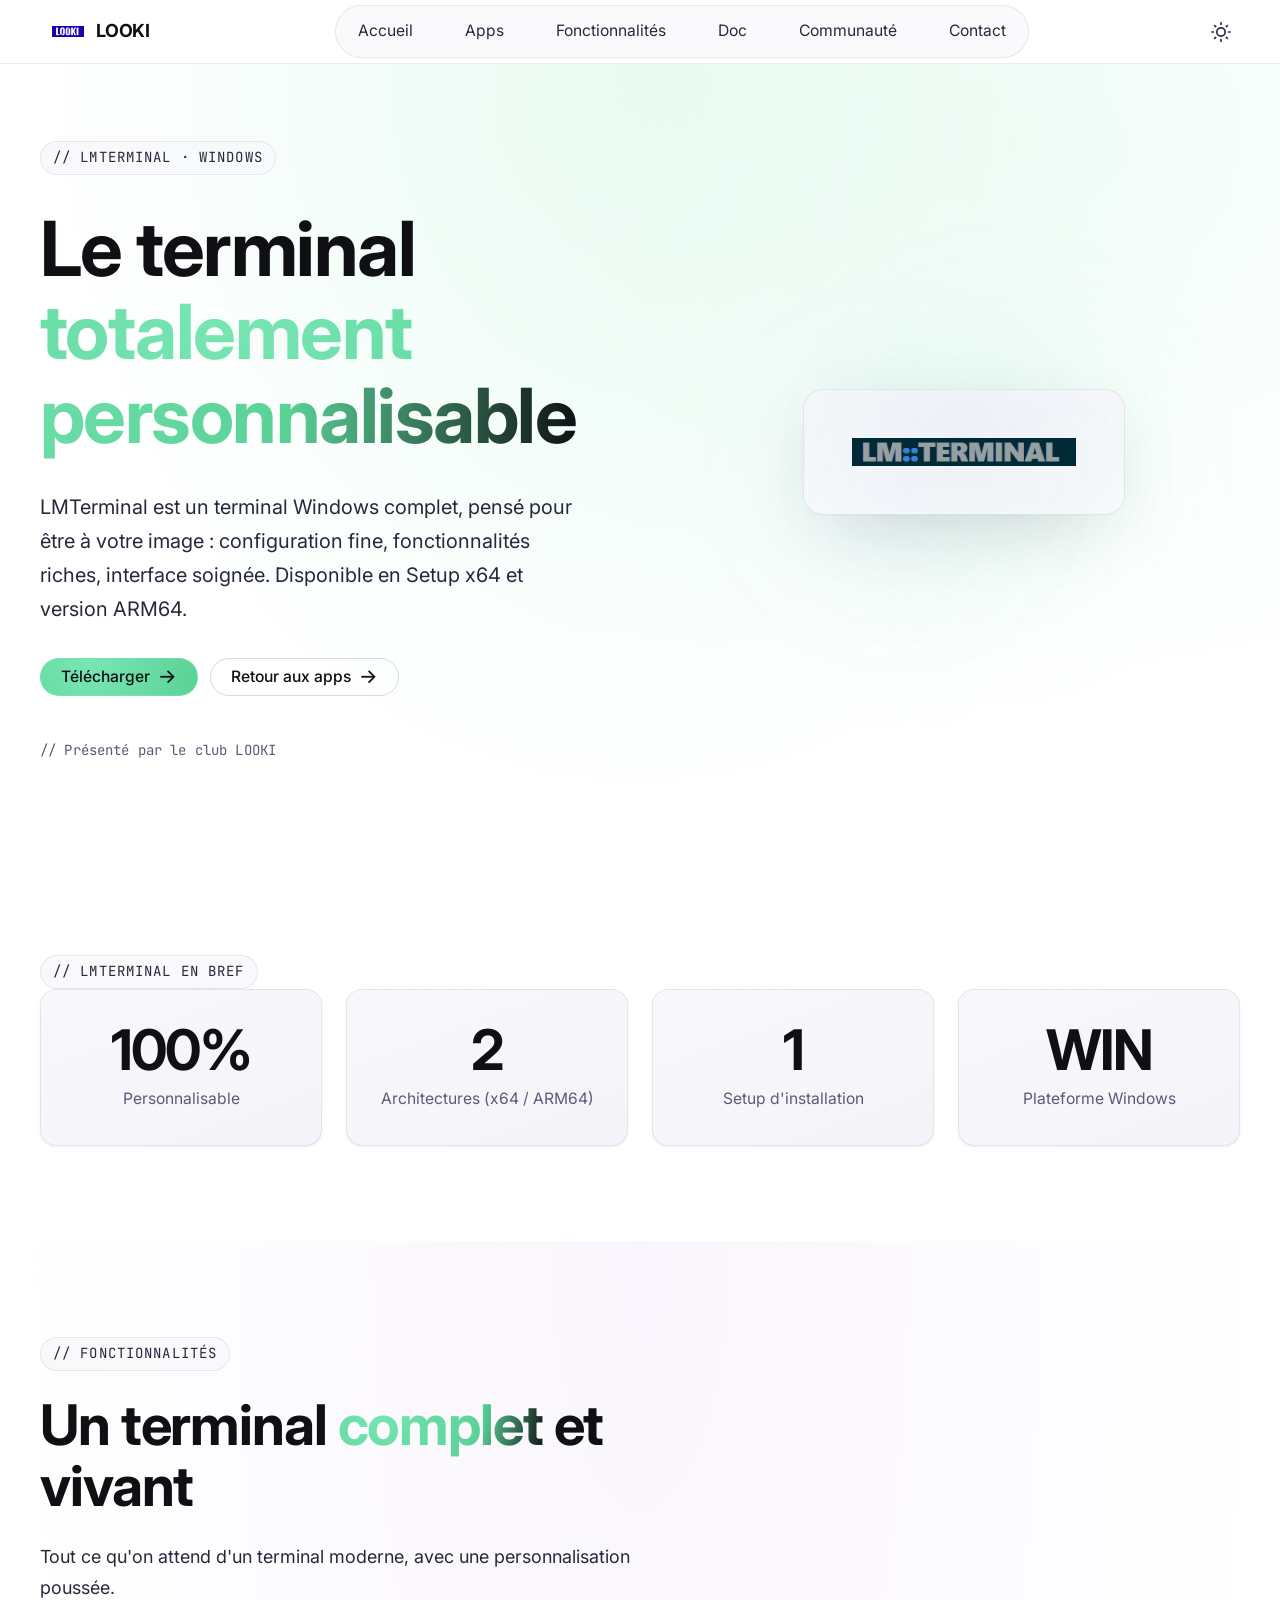
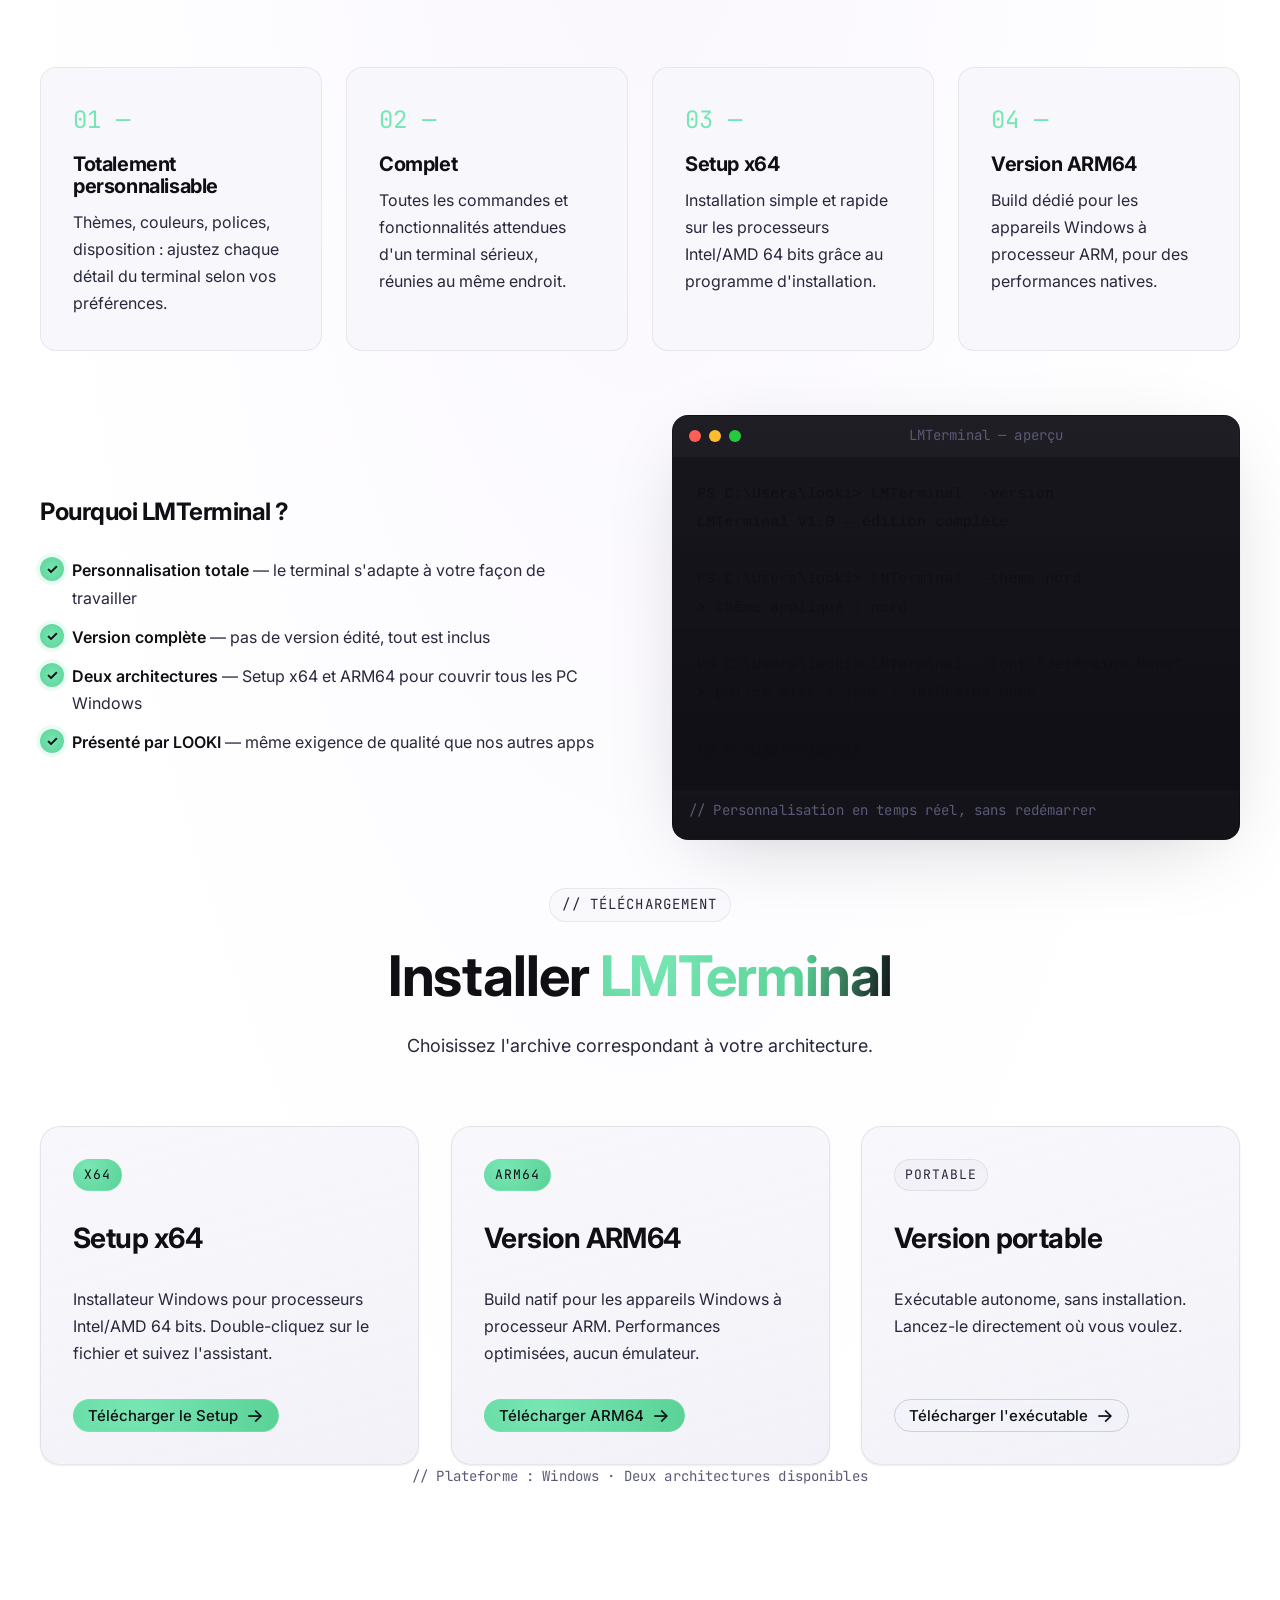
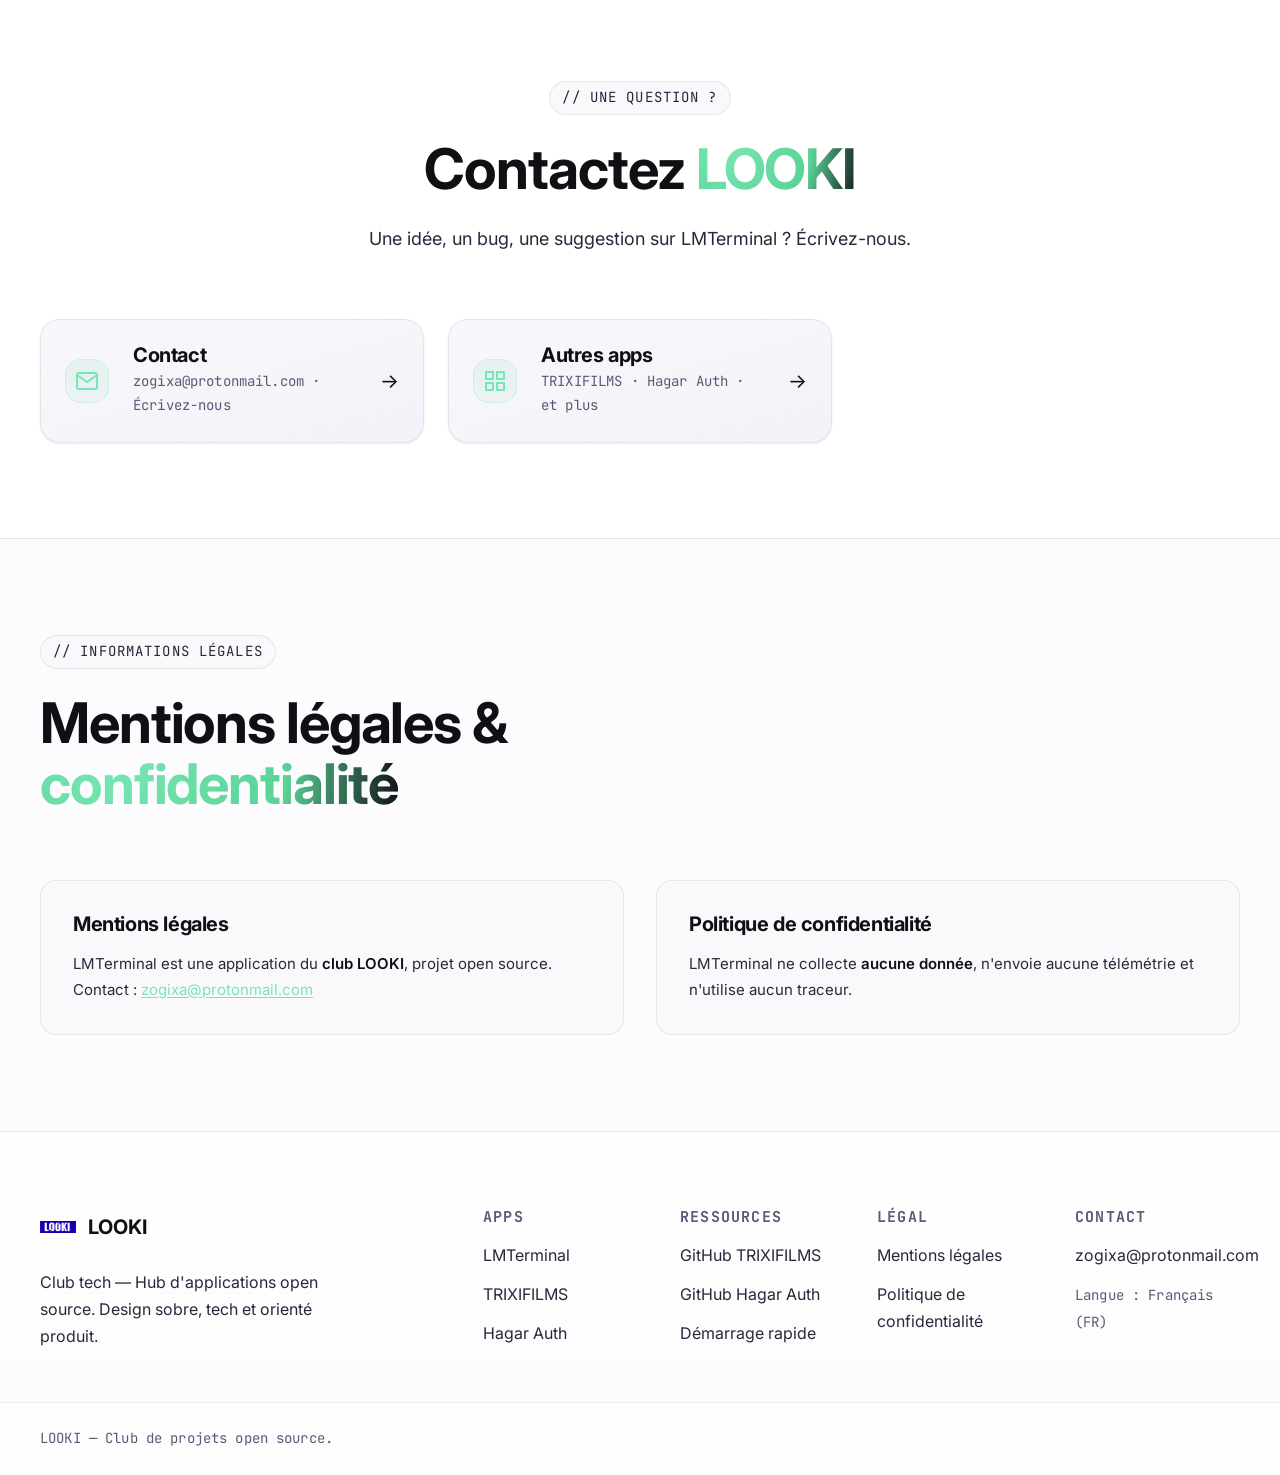
==== commit a901b818: "LMTerminal : liens de telechargement reels (Release v1.0)" ====
--- a/LMTerminal.html
+++ b/LMTerminal.html
@@ -127,7 +127,6 @@
             LMTerminal est un terminal Windows complet, pensé pour être à votre image : configuration fine, fonctionnalités riches, interface soignée. Disponible en Setup x64 et version ARM64.
           </p>
           <div class="hero__actions">
-            <!-- TODO : remplacer les href "#" par les liens de téléchargement réels -->
             <a href="#telechargement" class="btn btn--primary">Télécharger<span class="arrow">→</span></a>
             <a href="index.html#apps" class="btn btn--secondary">Retour aux apps<span class="arrow">→</span></a>
           </div>
@@ -246,7 +245,6 @@
             <p class="section__subtitle">Choisissez l'archive correspondant à votre architecture.</p>
           </header>
           <div class="cards-grid" style="grid-template-columns:repeat(auto-fit,minmax(16rem,1fr))">
-            <!-- TODO : remplacer les href "#" par les liens de téléchargement réels -->
             <article class="app-card" data-reveal>
               <div class="app-card__header">
                 <span class="chip chip--active mono">x64</span>
@@ -254,7 +252,7 @@
               <h3 class="app-card__title">Setup x64</h3>
               <p class="app-card__desc">Installateur Windows pour processeurs Intel/AMD 64 bits. Double-cliquez sur le fichier et suivez l'assistant.</p>
               <div class="app-card__actions">
-                <a href="#" class="btn btn--primary btn--sm" aria-disabled="true">Télécharger le Setup<span class="arrow">→</span></a>
+                <a href="https://github.com/vichbcode/LOOKI/releases/download/v1.0/LMTerminal-SETUP.x64.exe" class="btn btn--primary btn--sm" download>Télécharger le Setup<span class="arrow">→</span></a>
               </div>
             </article>
             <article class="app-card" data-reveal="delay-1">
@@ -264,7 +262,17 @@
               <h3 class="app-card__title">Version ARM64</h3>
               <p class="app-card__desc">Build natif pour les appareils Windows à processeur ARM. Performances optimisées, aucun émulateur.</p>
               <div class="app-card__actions">
-                <a href="#" class="btn btn--primary btn--sm" aria-disabled="true">Télécharger ARM64<span class="arrow">→</span></a>
+                <a href="https://github.com/vichbcode/LOOKI/releases/download/v1.0/LMTerminal-ARM64-Setup.exe" class="btn btn--primary btn--sm" download>Télécharger ARM64<span class="arrow">→</span></a>
+              </div>
+            </article>
+            <article class="app-card" data-reveal="delay-2">
+              <div class="app-card__header">
+                <span class="chip mono">PORTABLE</span>
+              </div>
+              <h3 class="app-card__title">Version portable</h3>
+              <p class="app-card__desc">Exécutable autonome, sans installation. Lancez-le directement où vous voulez.</p>
+              <div class="app-card__actions">
+                <a href="https://github.com/vichbcode/LOOKI/releases/download/v1.0/LMTerminal.exe" class="btn btn--secondary btn--sm" download>Télécharger l'exécutable<span class="arrow">→</span></a>
               </div>
             </article>
           </div>
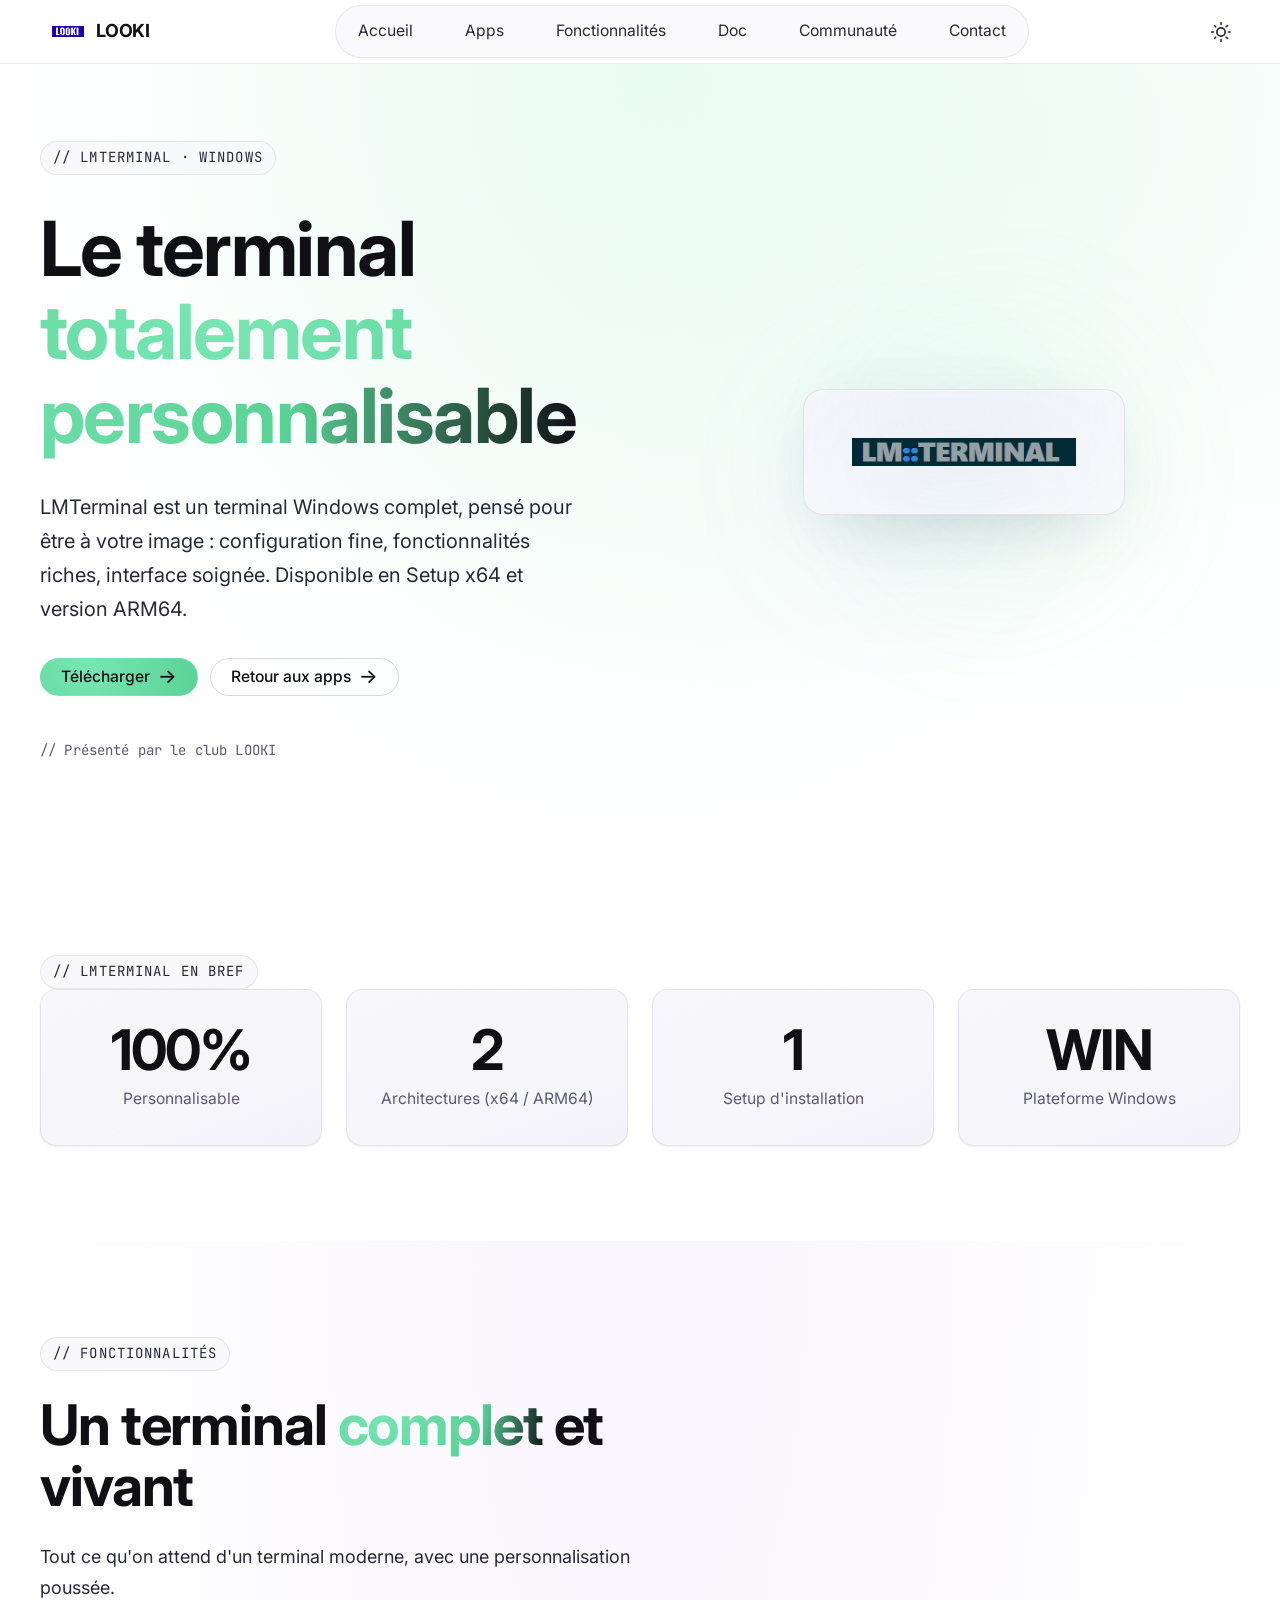
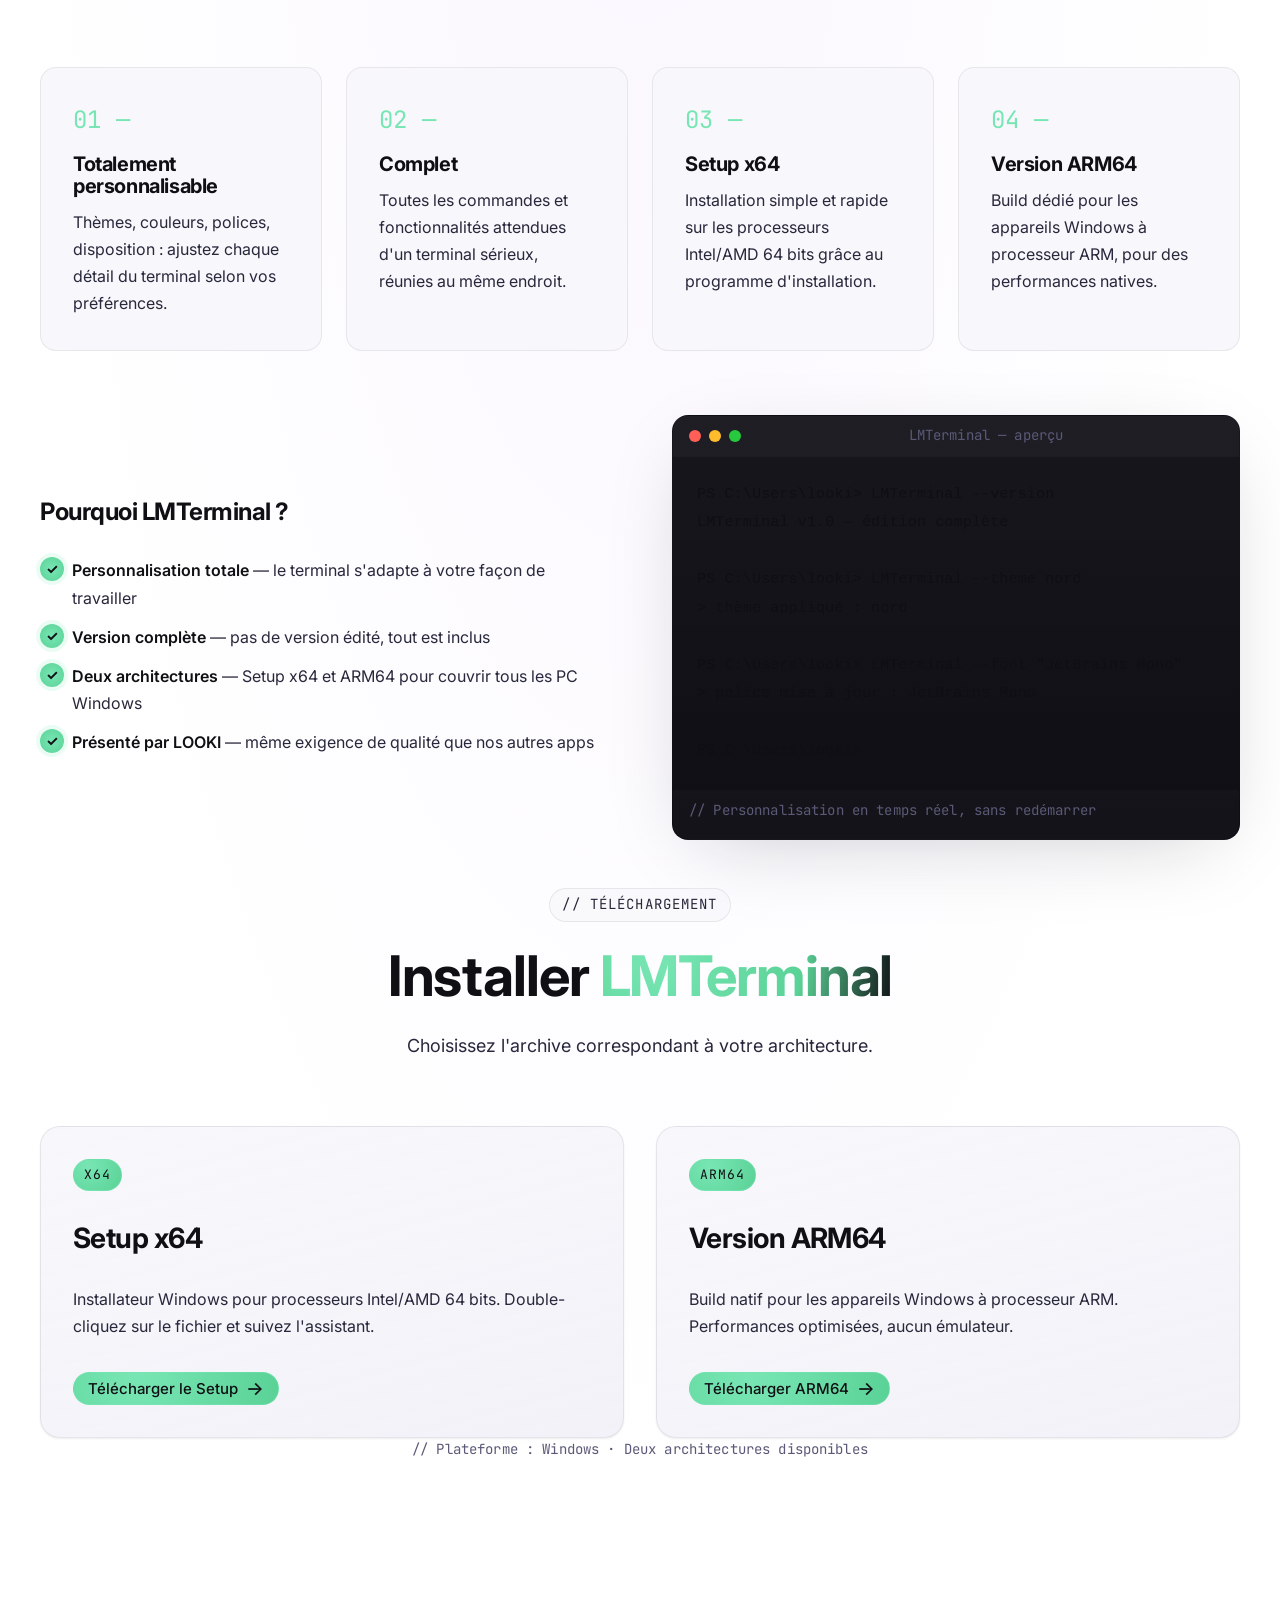
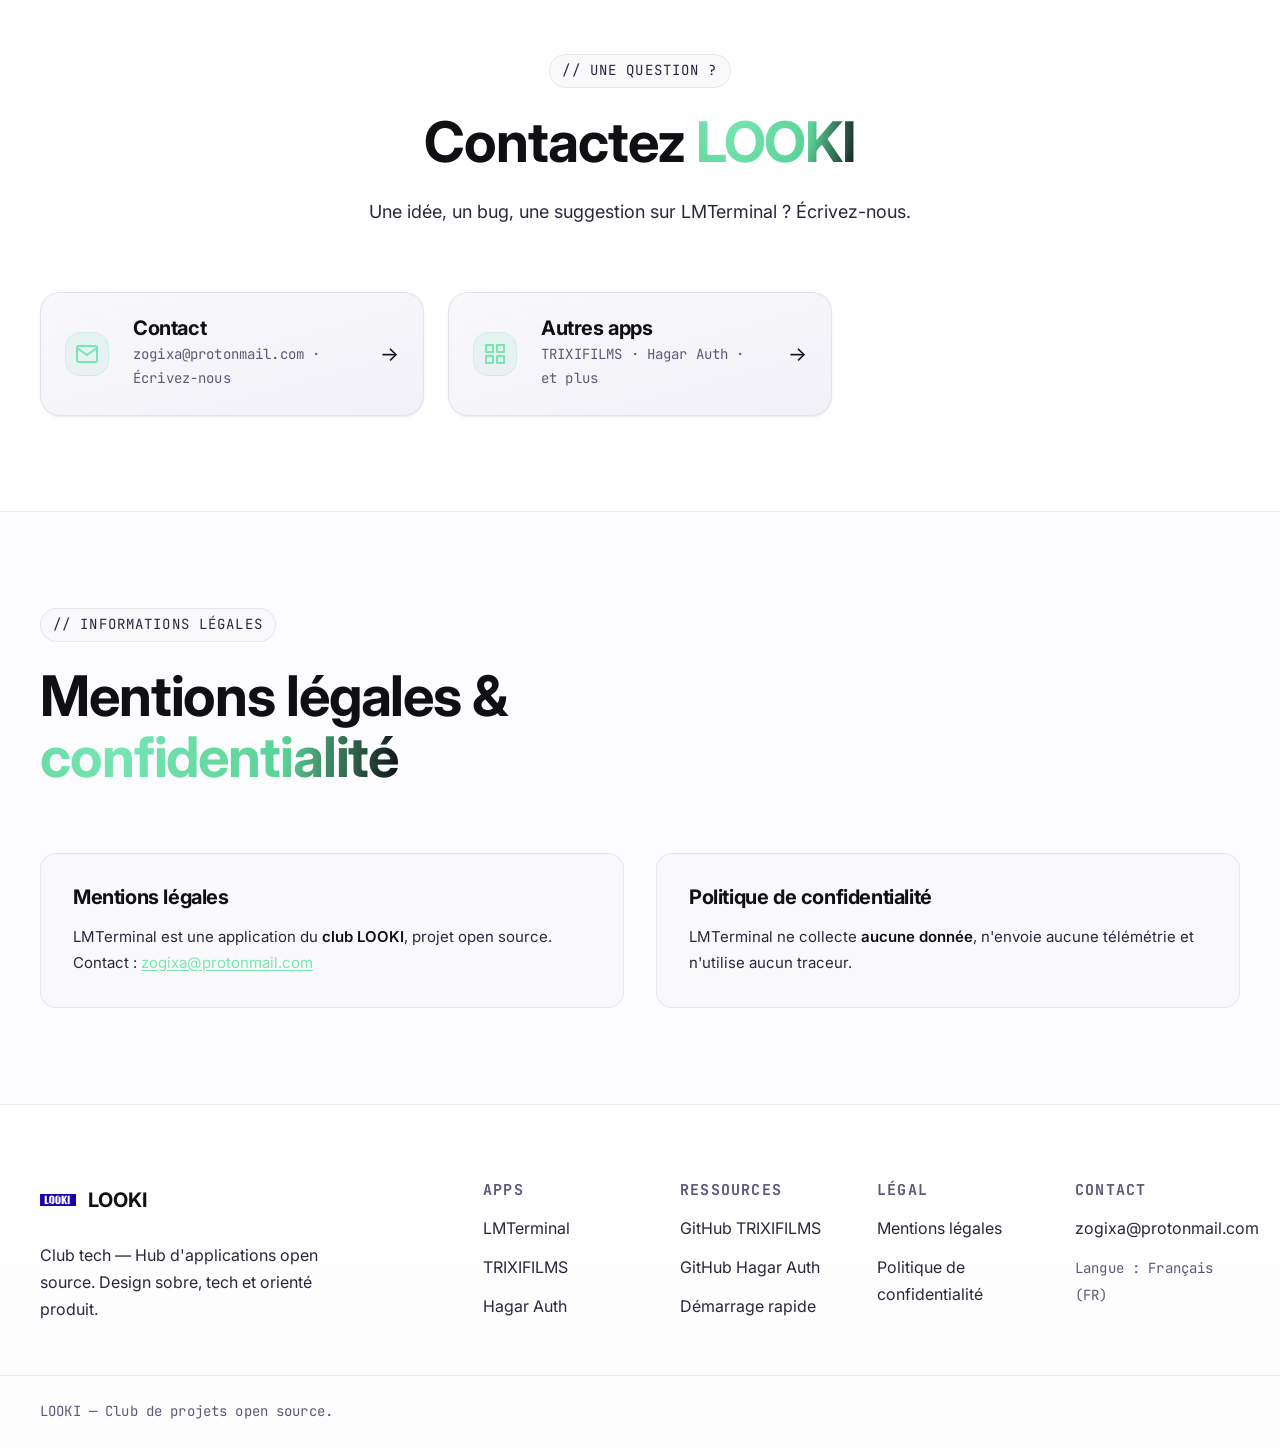
==== commit 627c3f40: "LMTerminal : suppression de la version portable" ====
--- a/LMTerminal.html
+++ b/LMTerminal.html
@@ -265,16 +265,6 @@
                 <a href="https://github.com/vichbcode/LOOKI/releases/download/v1.0/LMTerminal-ARM64-Setup.exe" class="btn btn--primary btn--sm" download>Télécharger ARM64<span class="arrow">→</span></a>
               </div>
             </article>
-            <article class="app-card" data-reveal="delay-2">
-              <div class="app-card__header">
-                <span class="chip mono">PORTABLE</span>
-              </div>
-              <h3 class="app-card__title">Version portable</h3>
-              <p class="app-card__desc">Exécutable autonome, sans installation. Lancez-le directement où vous voulez.</p>
-              <div class="app-card__actions">
-                <a href="https://github.com/vichbcode/LOOKI/releases/download/v1.0/LMTerminal.exe" class="btn btn--secondary btn--sm" download>Télécharger l'exécutable<span class="arrow">→</span></a>
-              </div>
-            </article>
           </div>
           <p class="center small muted mono" data-reveal>// Plateforme : Windows · Deux architectures disponibles</p>
         </div>
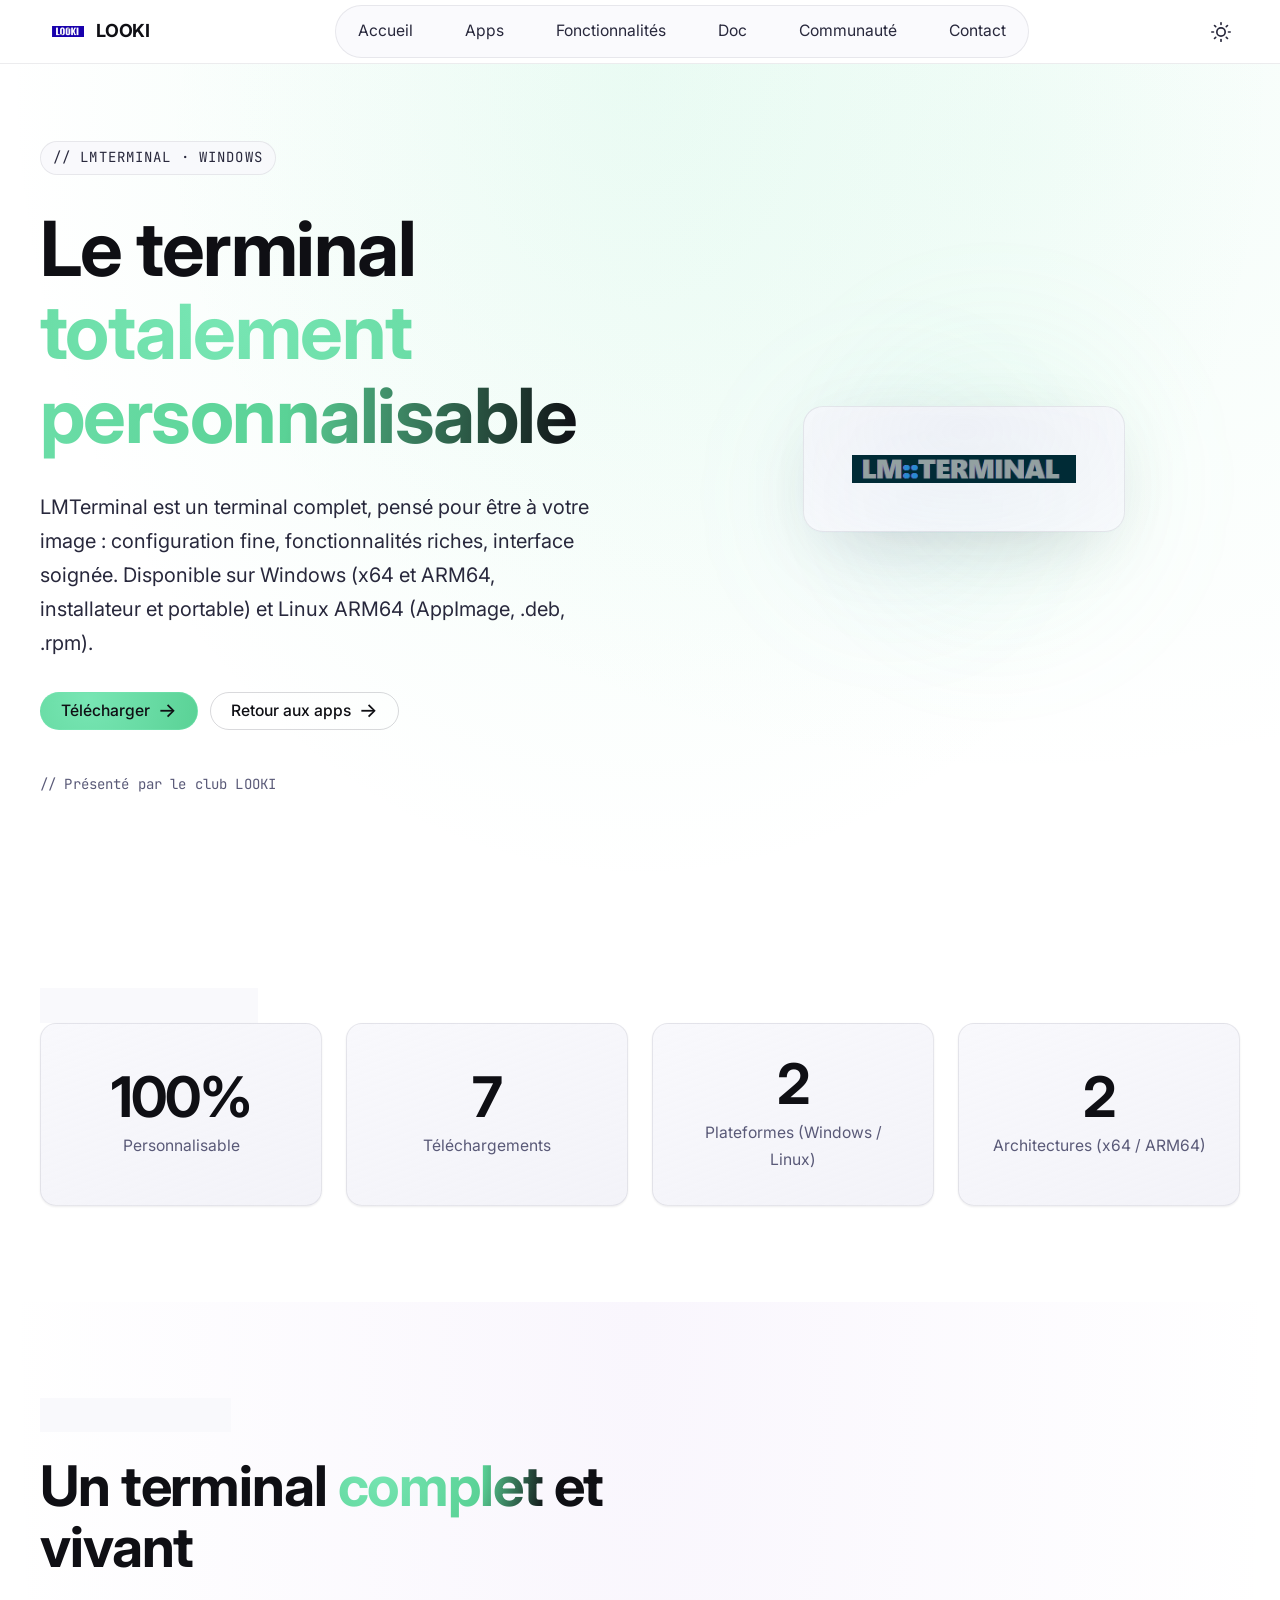
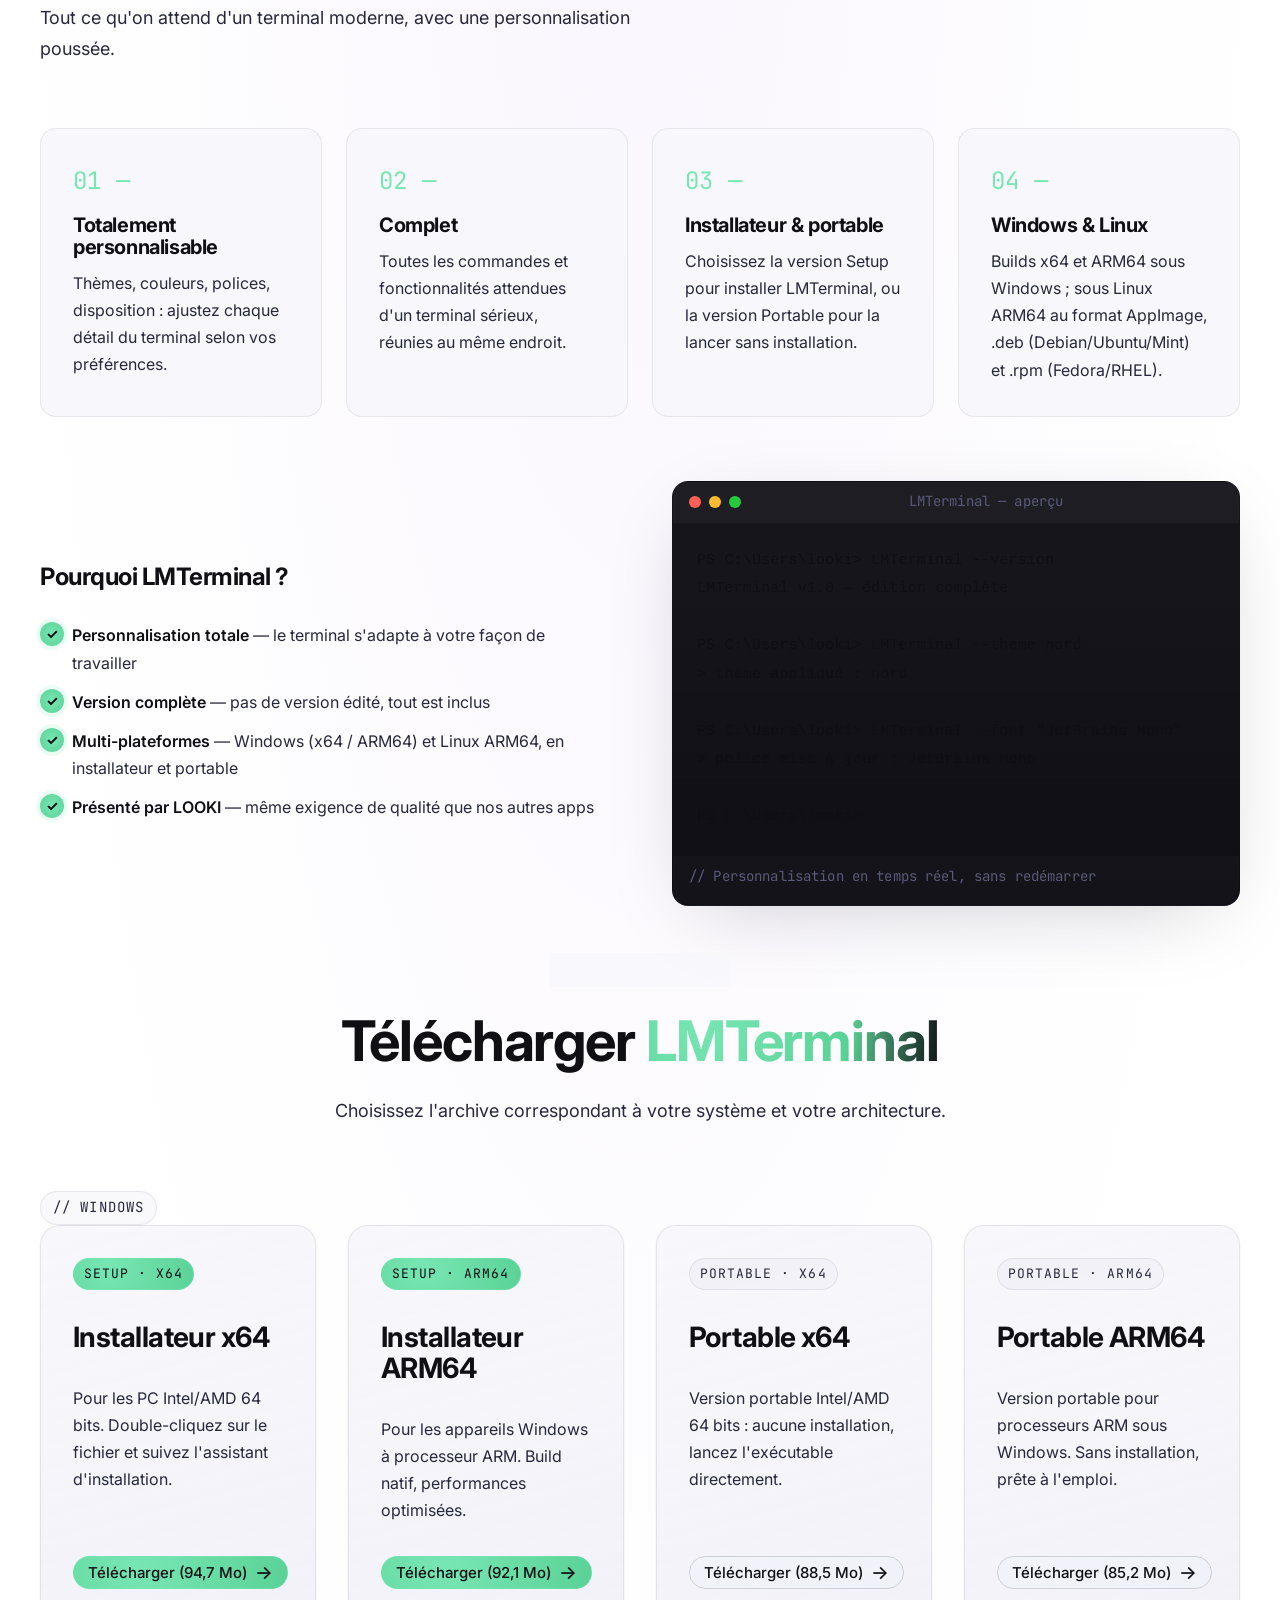
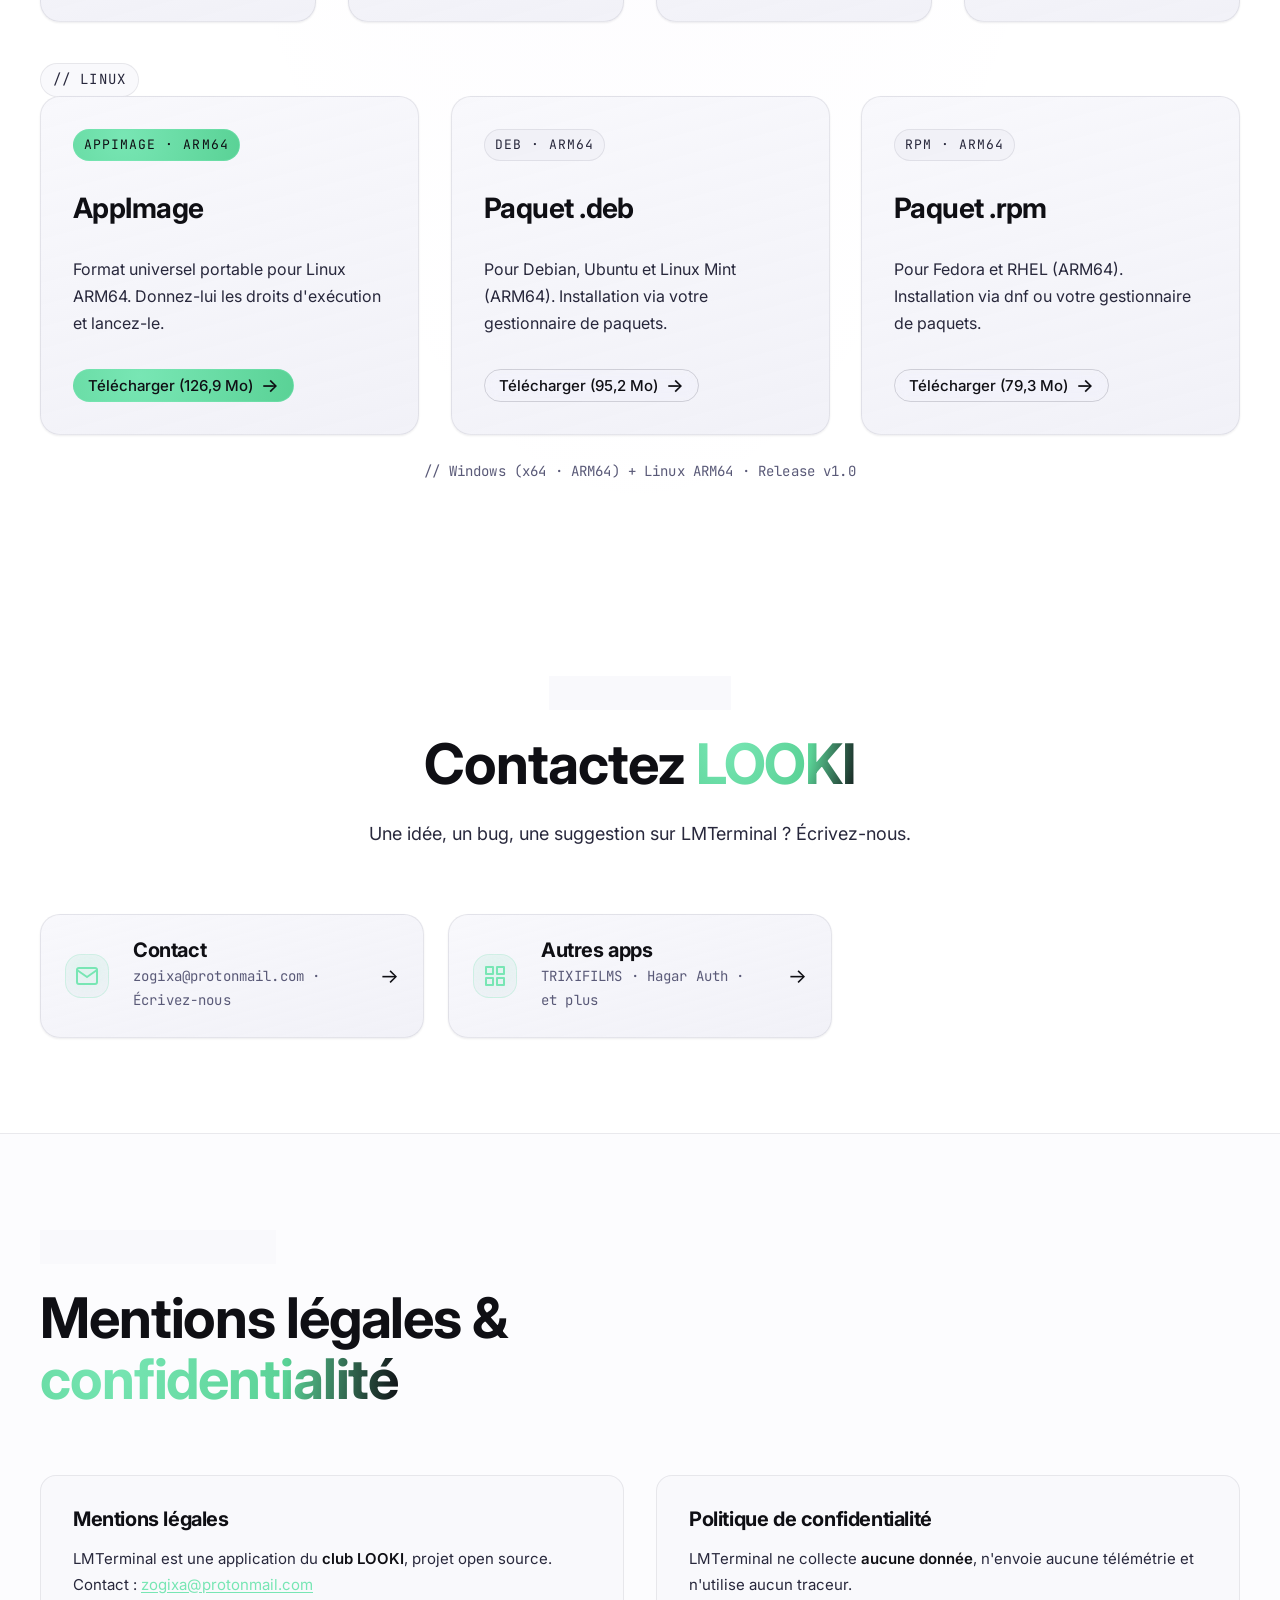
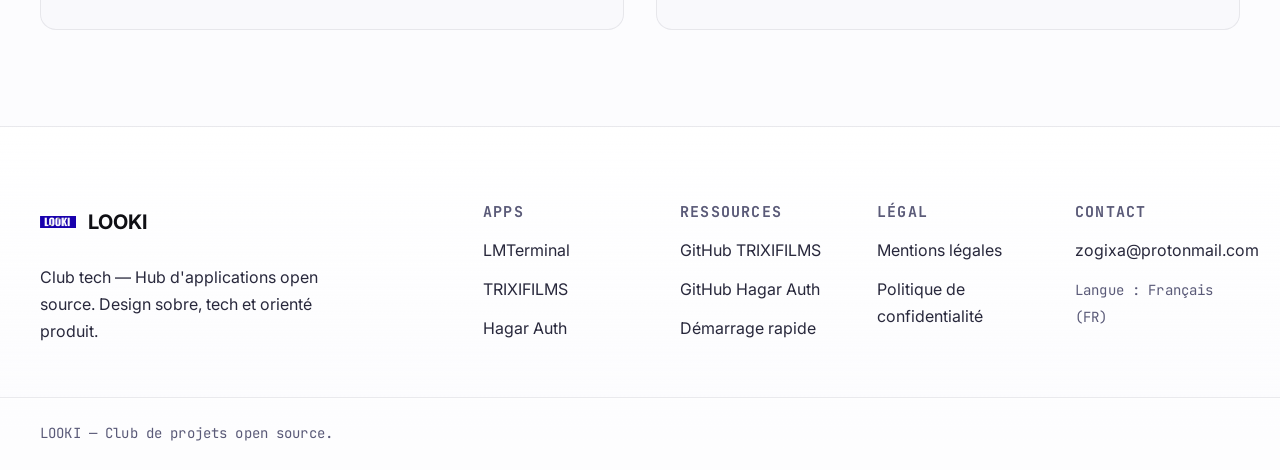
==== commit 07963506: "LMTerminal : 7 telechargements (Windows setup/portable x64-ARM64, Linux AppImage/deb/rpm)" ====
--- a/LMTerminal.html
+++ b/LMTerminal.html
@@ -14,7 +14,7 @@
 
   <!-- Titre et description SEO (FR) -->
   <title>LMTerminal — Terminal personnalisable | LOOKI</title>
-  <meta name="description" content="LMTerminal : terminal Windows totalement personnalisable et complet, par le club LOOKI. Disponible en Setup x64 et version ARM64.">
+  <meta name="description" content="LMTerminal : terminal totalement personnalisable et complet, par le club LOOKI. Windows (x64 / ARM64, installateur et portable) et Linux ARM64 (AppImage, .deb, .rpm).">
   <meta name="author" content="LOOKI">
   <meta name="robots" content="index, follow">
 
@@ -26,7 +26,7 @@
   <meta property="og:type" content="website">
   <meta property="og:locale" content="fr_FR">
   <meta property="og:title" content="LMTerminal — Terminal personnalisable | LOOKI">
-  <meta property="og:description" content="Terminal Windows totalement personnalisable et complet. Setup x64 et ARM64.">
+  <meta property="og:description" content="Terminal totalement personnalisable et complet. Windows x64/ARM64 (setup + portable) et Linux ARM64.">
   <meta property="og:site_name" content="LOOKI">
   <meta property="og:image" content="assets/LMTerminal.png">
 
@@ -124,7 +124,7 @@
             Le terminal <span class="text-gradient">totalement personnalisable</span>
           </h1>
           <p class="hero__subtitle">
-            LMTerminal est un terminal Windows complet, pensé pour être à votre image : configuration fine, fonctionnalités riches, interface soignée. Disponible en Setup x64 et version ARM64.
+            LMTerminal est un terminal complet, pensé pour être à votre image : configuration fine, fonctionnalités riches, interface soignée. Disponible sur Windows (x64 et ARM64, installateur et portable) et Linux ARM64 (AppImage, .deb, .rpm).
           </p>
           <div class="hero__actions">
             <a href="#telechargement" class="btn btn--primary">Télécharger<span class="arrow">→</span></a>
@@ -156,16 +156,16 @@
             <p class="stat-card__label">Personnalisable</p>
           </article>
           <article class="stat-card" data-reveal="delay-1">
+            <p class="stat-card__value">7</p>
+            <p class="stat-card__label">Téléchargements</p>
+          </article>
+          <article class="stat-card" data-reveal="delay-2">
+            <p class="stat-card__value">2</p>
+            <p class="stat-card__label">Plateformes (Windows / Linux)</p>
+          </article>
+          <article class="stat-card" data-reveal="delay-3">
             <p class="stat-card__value">2</p>
             <p class="stat-card__label">Architectures (x64 / ARM64)</p>
-          </article>
-          <article class="stat-card" data-reveal="delay-2">
-            <p class="stat-card__value">1</p>
-            <p class="stat-card__label">Setup d'installation</p>
-          </article>
-          <article class="stat-card" data-reveal="delay-3">
-            <p class="stat-card__value">WIN</p>
-            <p class="stat-card__label">Plateforme Windows</p>
           </article>
         </div>
       </div>
@@ -193,13 +193,13 @@
           </article>
           <article class="feature-num" data-reveal="delay-2">
             <span class="feature-num__index mono">03 —</span>
-            <h3 class="feature-num__title">Setup x64</h3>
-            <p class="feature-num__desc">Installation simple et rapide sur les processeurs Intel/AMD 64 bits grâce au programme d'installation.</p>
+            <h3 class="feature-num__title">Installateur & portable</h3>
+            <p class="feature-num__desc">Choisissez la version Setup pour installer LMTerminal, ou la version Portable pour la lancer sans installation.</p>
           </article>
           <article class="feature-num" data-reveal="delay-3">
             <span class="feature-num__index mono">04 —</span>
-            <h3 class="feature-num__title">Version ARM64</h3>
-            <p class="feature-num__desc">Build dédié pour les appareils Windows à processeur ARM, pour des performances natives.</p>
+            <h3 class="feature-num__title">Windows & Linux</h3>
+            <p class="feature-num__desc">Builds x64 et ARM64 sous Windows ; sous Linux ARM64 au format AppImage, .deb (Debian/Ubuntu/Mint) et .rpm (Fedora/RHEL).</p>
           </article>
         </div>
 
@@ -210,7 +210,7 @@
             <ul class="checklist">
               <li><strong>Personnalisation totale</strong> — le terminal s'adapte à votre façon de travailler</li>
               <li><strong>Version complète</strong> — pas de version édité, tout est inclus</li>
-              <li><strong>Deux architectures</strong> — Setup x64 et ARM64 pour couvrir tous les PC Windows</li>
+              <li><strong>Multi-plateformes</strong> — Windows (x64 / ARM64) et Linux ARM64, en installateur et portable</li>
               <li><strong>Présenté par LOOKI</strong> — même exigence de qualité que nos autres apps</li>
             </ul>
           </div>
@@ -241,32 +241,90 @@
         <div id="telechargement" style="margin-top:clamp(2rem,6vw,3rem)">
           <header class="section__header center" data-reveal>
             <p class="eyebrow mono center">// Téléchargement</p>
-            <h2 class="section__title" style="max-width:none">Installer <span class="text-gradient">LMTerminal</span></h2>
-            <p class="section__subtitle">Choisissez l'archive correspondant à votre architecture.</p>
+            <h2 class="section__title" style="max-width:none">Télécharger <span class="text-gradient">LMTerminal</span></h2>
+            <p class="section__subtitle">Choisissez l'archive correspondant à votre système et votre architecture.</p>
           </header>
+
+          <!-- Windows -->
+          <p class="eyebrow mono" data-reveal>// Windows</p>
+          <div class="cards-grid" style="grid-template-columns:repeat(auto-fit,minmax(16rem,1fr));margin-bottom:clamp(1.5rem,4vw,2.5rem)">
+            <article class="app-card" data-reveal>
+              <div class="app-card__header">
+                <span class="chip chip--active mono">SETUP · x64</span>
+              </div>
+              <h3 class="app-card__title">Installateur x64</h3>
+              <p class="app-card__desc">Pour les PC Intel/AMD 64 bits. Double-cliquez sur le fichier et suivez l'assistant d'installation.</p>
+              <div class="app-card__actions">
+                <a href="https://github.com/vichbcode/LOOKI/releases/download/v1.0/LMTerminal-Setup-x64.exe" class="btn btn--primary btn--sm" download>Télécharger (94,7 Mo)<span class="arrow">→</span></a>
+              </div>
+            </article>
+            <article class="app-card" data-reveal="delay-1">
+              <div class="app-card__header">
+                <span class="chip chip--active mono">SETUP · ARM64</span>
+              </div>
+              <h3 class="app-card__title">Installateur ARM64</h3>
+              <p class="app-card__desc">Pour les appareils Windows à processeur ARM. Build natif, performances optimisées.</p>
+              <div class="app-card__actions">
+                <a href="https://github.com/vichbcode/LOOKI/releases/download/v1.0/LMTerminal-Setup-ARM64.exe" class="btn btn--primary btn--sm" download>Télécharger (92,1 Mo)<span class="arrow">→</span></a>
+              </div>
+            </article>
+            <article class="app-card" data-reveal="delay-2">
+              <div class="app-card__header">
+                <span class="chip mono">PORTABLE · x64</span>
+              </div>
+              <h3 class="app-card__title">Portable x64</h3>
+              <p class="app-card__desc">Version portable Intel/AMD 64 bits : aucune installation, lancez l'exécutable directement.</p>
+              <div class="app-card__actions">
+                <a href="https://github.com/vichbcode/LOOKI/releases/download/v1.0/LMTerminal-Portable-x64.exe" class="btn btn--secondary btn--sm" download>Télécharger (88,5 Mo)<span class="arrow">→</span></a>
+              </div>
+            </article>
+            <article class="app-card" data-reveal="delay-3">
+              <div class="app-card__header">
+                <span class="chip mono">PORTABLE · ARM64</span>
+              </div>
+              <h3 class="app-card__title">Portable ARM64</h3>
+              <p class="app-card__desc">Version portable pour processeurs ARM sous Windows. Sans installation, prête à l'emploi.</p>
+              <div class="app-card__actions">
+                <a href="https://github.com/vichbcode/LOOKI/releases/download/v1.0/LMTerminal-Portable-ARM64.exe" class="btn btn--secondary btn--sm" download>Télécharger (85,2 Mo)<span class="arrow">→</span></a>
+              </div>
+            </article>
+          </div>
+
+          <!-- Linux -->
+          <p class="eyebrow mono" data-reveal>// Linux</p>
           <div class="cards-grid" style="grid-template-columns:repeat(auto-fit,minmax(16rem,1fr))">
             <article class="app-card" data-reveal>
               <div class="app-card__header">
-                <span class="chip chip--active mono">x64</span>
-              </div>
-              <h3 class="app-card__title">Setup x64</h3>
-              <p class="app-card__desc">Installateur Windows pour processeurs Intel/AMD 64 bits. Double-cliquez sur le fichier et suivez l'assistant.</p>
-              <div class="app-card__actions">
-                <a href="https://github.com/vichbcode/LOOKI/releases/download/v1.0/LMTerminal-SETUP.x64.exe" class="btn btn--primary btn--sm" download>Télécharger le Setup<span class="arrow">→</span></a>
+                <span class="chip chip--active mono">APPIMAGE · ARM64</span>
+              </div>
+              <h3 class="app-card__title">AppImage</h3>
+              <p class="app-card__desc">Format universel portable pour Linux ARM64. Donnez-lui les droits d'exécution et lancez-le.</p>
+              <div class="app-card__actions">
+                <a href="https://github.com/vichbcode/LOOKI/releases/download/v1.0/LMTerminal-Portable-ARM64.AppImage" class="btn btn--primary btn--sm" download>Télécharger (126,9 Mo)<span class="arrow">→</span></a>
               </div>
             </article>
             <article class="app-card" data-reveal="delay-1">
               <div class="app-card__header">
-                <span class="chip chip--active mono">ARM64</span>
-              </div>
-              <h3 class="app-card__title">Version ARM64</h3>
-              <p class="app-card__desc">Build natif pour les appareils Windows à processeur ARM. Performances optimisées, aucun émulateur.</p>
-              <div class="app-card__actions">
-                <a href="https://github.com/vichbcode/LOOKI/releases/download/v1.0/LMTerminal-ARM64-Setup.exe" class="btn btn--primary btn--sm" download>Télécharger ARM64<span class="arrow">→</span></a>
-              </div>
-            </article>
-          </div>
-          <p class="center small muted mono" data-reveal>// Plateforme : Windows · Deux architectures disponibles</p>
+                <span class="chip mono">DEB · ARM64</span>
+              </div>
+              <h3 class="app-card__title">Paquet .deb</h3>
+              <p class="app-card__desc">Pour Debian, Ubuntu et Linux Mint (ARM64). Installation via votre gestionnaire de paquets.</p>
+              <div class="app-card__actions">
+                <a href="https://github.com/vichbcode/LOOKI/releases/download/v1.0/lmterminal_1.0.0_arm64.deb" class="btn btn--secondary btn--sm" download>Télécharger (95,2 Mo)<span class="arrow">→</span></a>
+              </div>
+            </article>
+            <article class="app-card" data-reveal="delay-2">
+              <div class="app-card__header">
+                <span class="chip mono">RPM · ARM64</span>
+              </div>
+              <h3 class="app-card__title">Paquet .rpm</h3>
+              <p class="app-card__desc">Pour Fedora et RHEL (ARM64). Installation via dnf ou votre gestionnaire de paquets.</p>
+              <div class="app-card__actions">
+                <a href="https://github.com/vichbcode/LOOKI/releases/download/v1.0/lmterminal-1.0.0.aarch64.rpm" class="btn btn--secondary btn--sm" download>Télécharger (79,3 Mo)<span class="arrow">→</span></a>
+              </div>
+            </article>
+          </div>
+          <p class="center small muted mono" data-reveal style="margin-top:clamp(1rem,3vw,1.5rem)">// Windows (x64 · ARM64) + Linux ARM64 · Release v1.0</p>
         </div>
       </div>
     </section>
